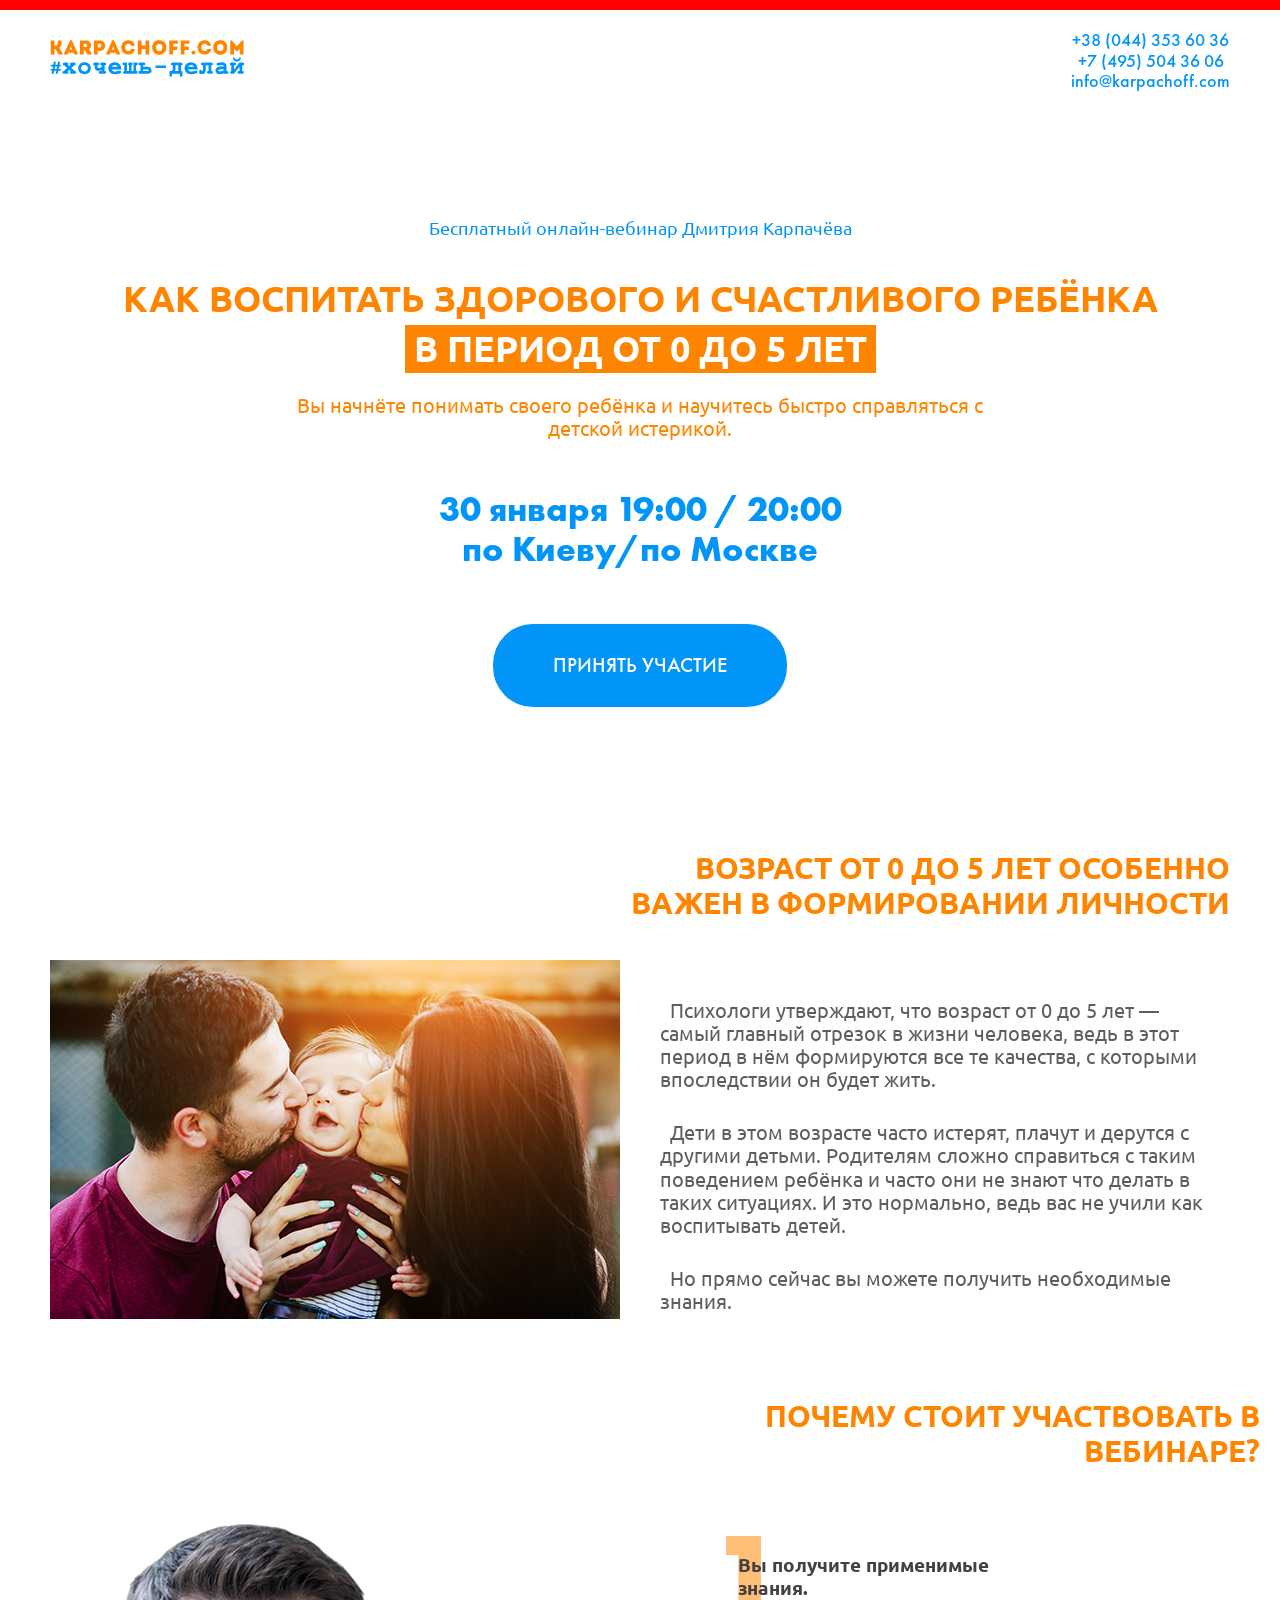
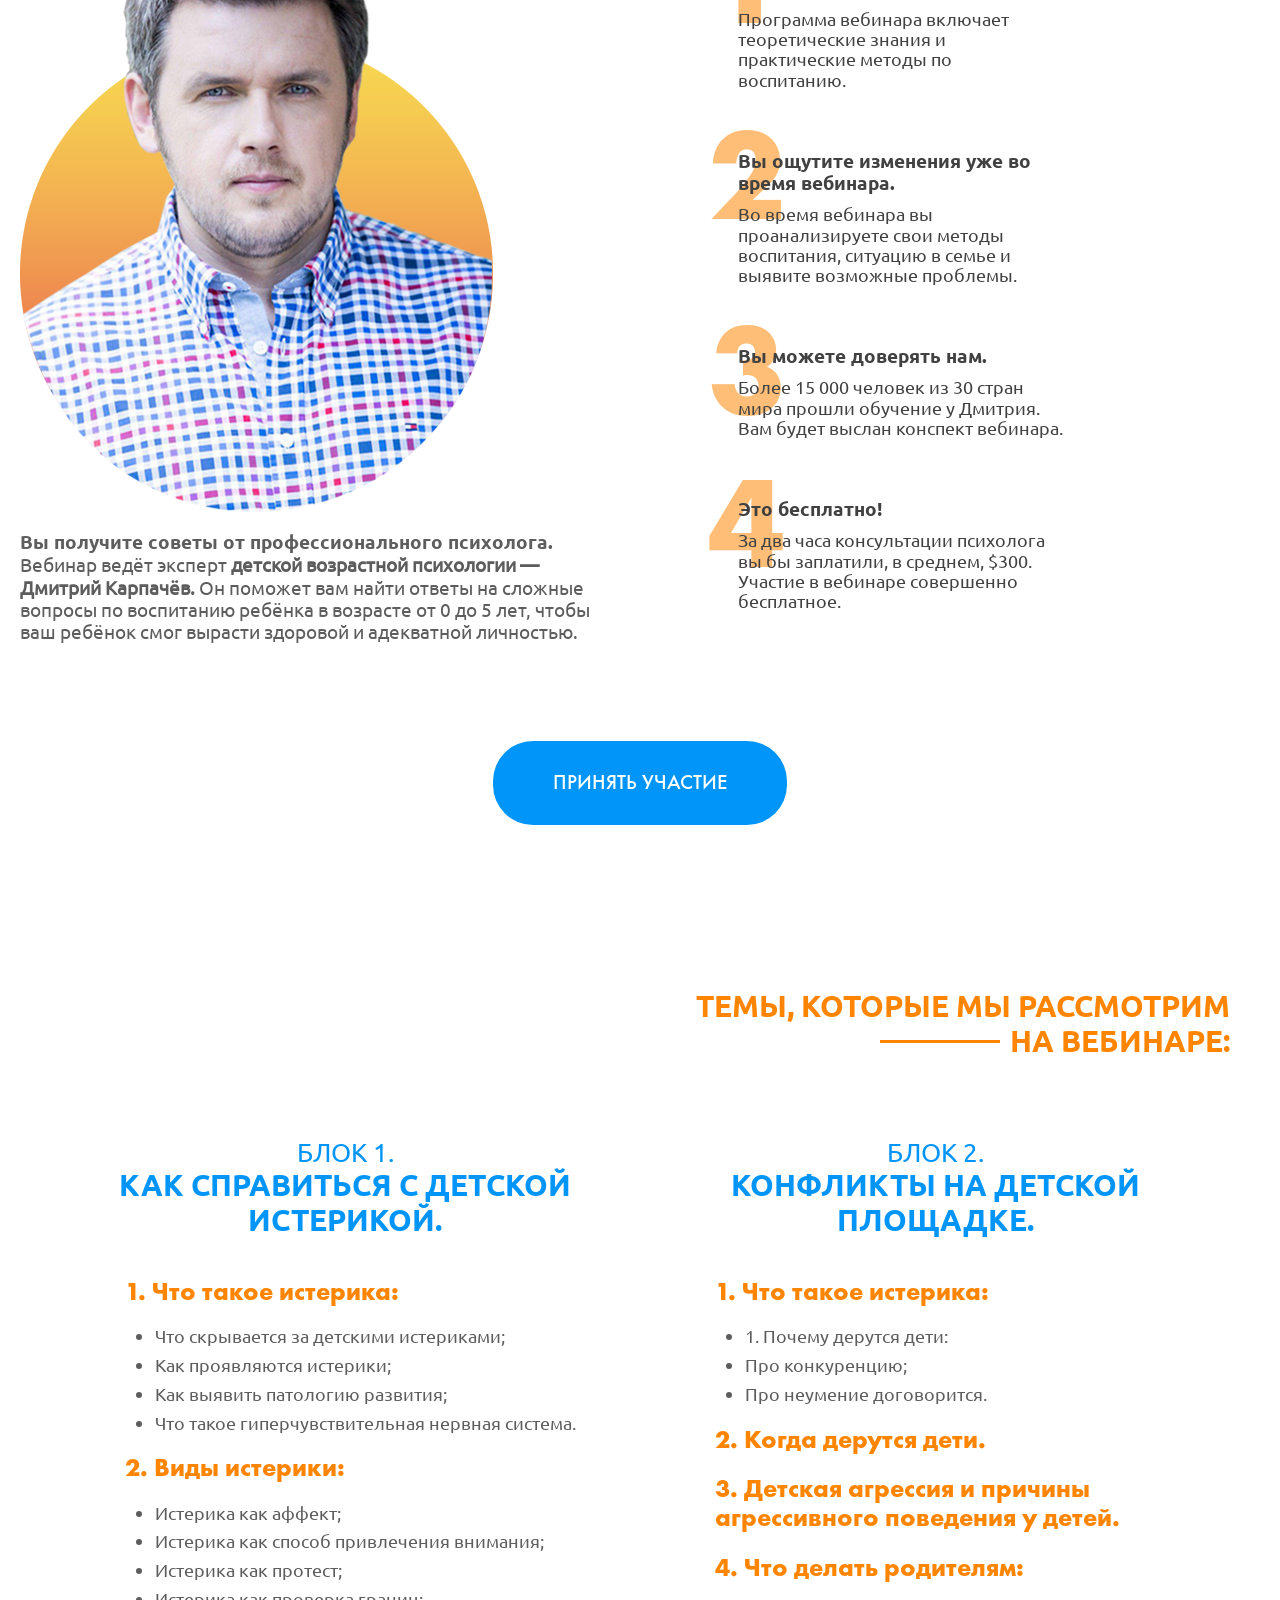
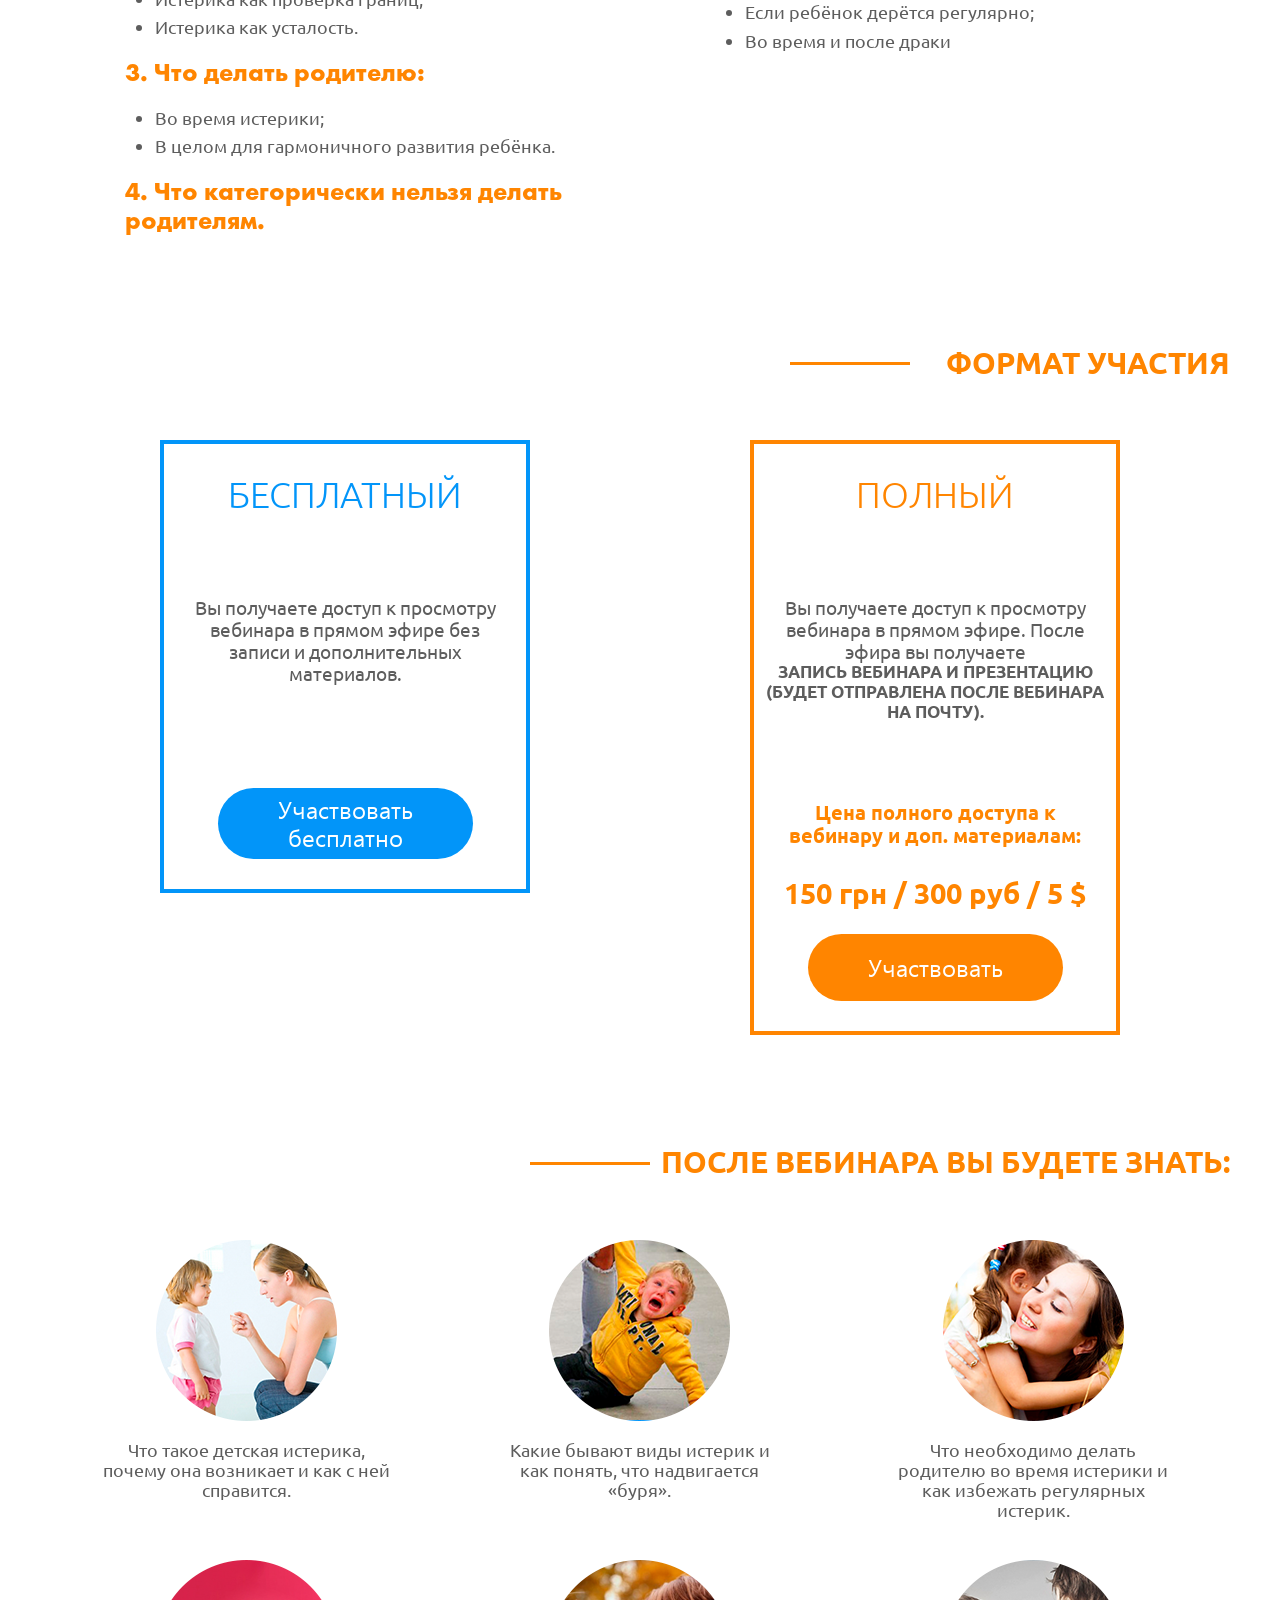
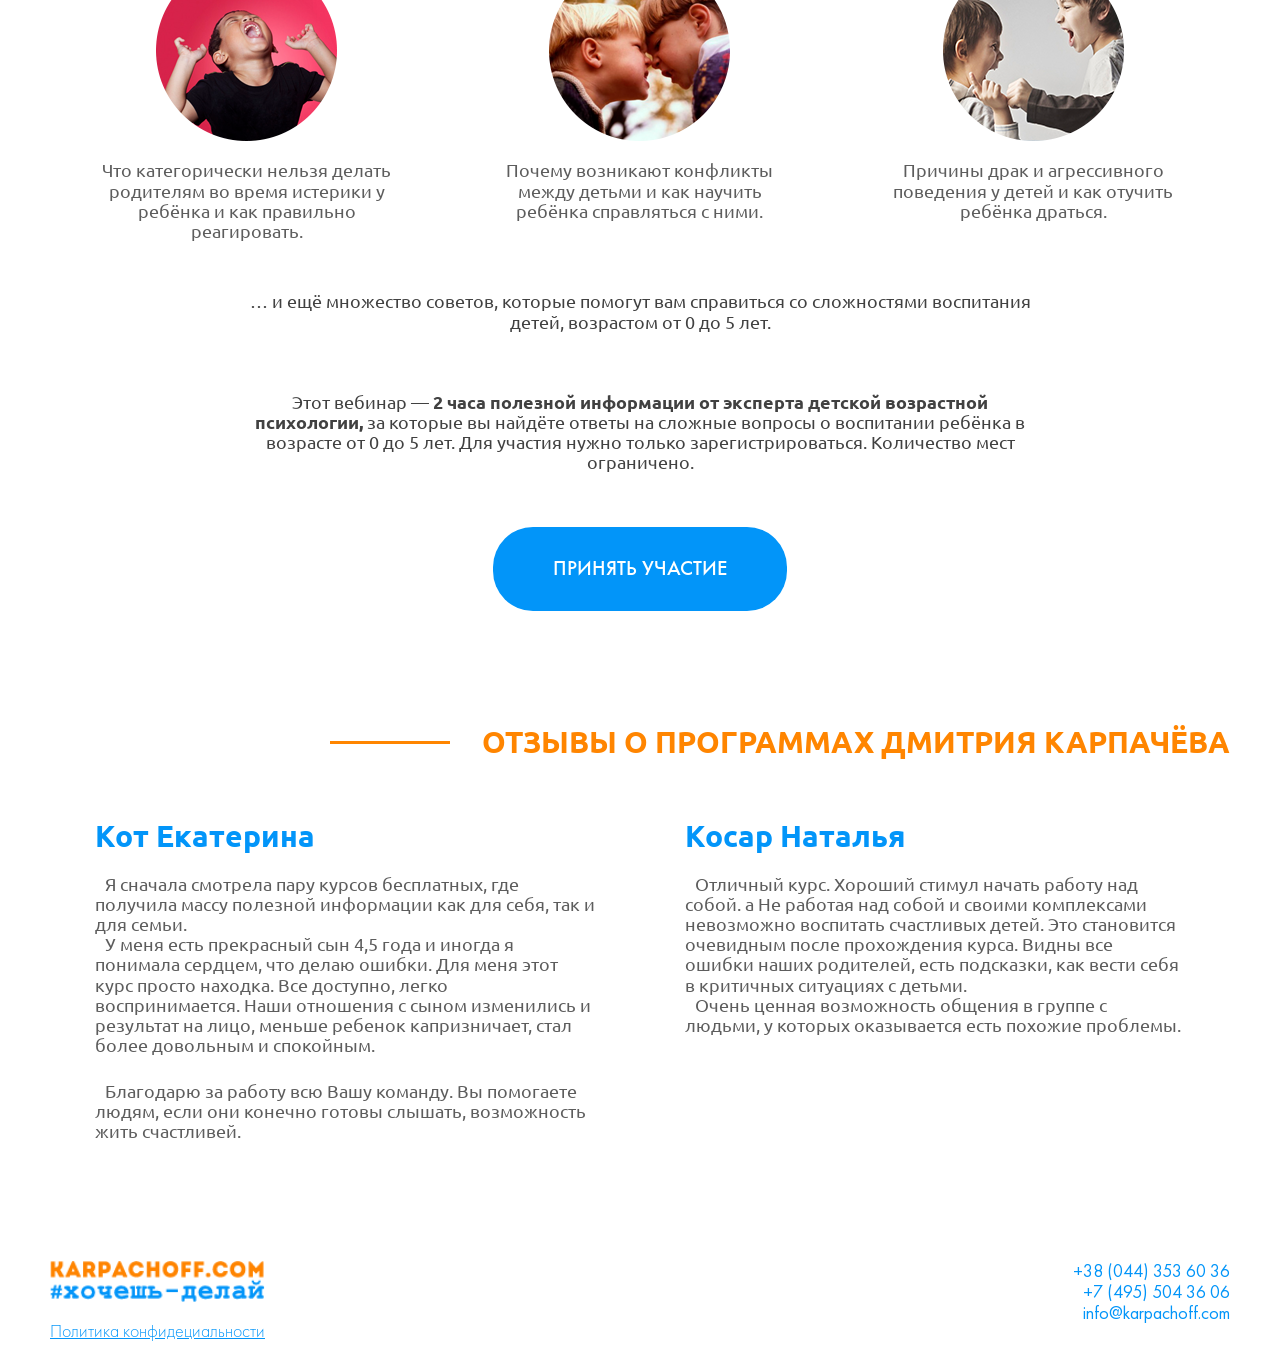
==== index.html @ 35d90c88 "1" ====
<!DOCTYPE html>
<html lang="ru">
<head>
  <meta charset="utf-8">

    <meta property="og:url"           content="http://karpachoff.com/happy_mom/index.html" />
  <meta property="og:type"          content="website" />
  <meta property="og:title"         content="Как воспитать здорового и счастливого ребёнка
          в период от 0 до 5 лет" />
  <meta property="og:description"   content="Бесплатный онлайн вебинар Дмитрия Карпачёва." />
  <meta property="og:image"         content="http://karpachoff.com/happy_mom/img.jpg" />

<!-- Google Tag Manager -->
<script>(function(w,d,s,l,i){w[l]=w[l]||[];w[l].push({'gtm.start':
new Date().getTime(),event:'gtm.js'});var f=d.getElementsByTagName(s)[0],
j=d.createElement(s),dl=l!='dataLayer'?'&l='+l:'';j.async=true;j.src=
'https://www.googletagmanager.com/gtm.js?id='+i+dl;f.parentNode.insertBefore(j,f);
})(window,document,'script','dataLayer','GTM-W56655B');</script>
<!-- End Google Tag Manager -->

  <meta http-equiv="X-UA-Compatible" content="IE=edge">
  <meta name="viewport" content="width=device-width, initial-scale=1">

  <title>Как воспитать счастливого и здорового ребёнка</title>
  <link rel="icon" type="image/png" href="http://karpachoff.com/wp-content/themes/karpachoff_unify/images/favicon16.png">
  <link href="css/normalize.css" rel="stylesheet">
  <link rel="stylesheet" href="fonts/font.css">
  <link rel="stylesheet" href="animate/animate.min.css">
  <link href="css/main.css" rel="stylesheet">

</head>
<body>

<!-- Google Tag Manager (noscript) -->
<noscript><iframe src="https://www.googletagmanager.com/ns.html?id=GTM-W56655B"
height="0" width="0" style="display:none;visibility:hidden"></iframe></noscript>
<!-- End Google Tag Manager (noscript) -->

<div class="line"></div>

<div class="shadow"></div>


<div class="popup">
      <div class="close">
        <span></span><span></span>
      </div>
      <div class="popup__text">
        <div class="popup__text__title">
          Регистрация на бесплатный вебинар Дмитрия Карпачёва
        </div>

      </div>
    <form action="http://delivery.karpachoff.com/add_subscriber.html" accept-charset="utf-8" method="post" class="popup__form">
        <input type="text" name="first_name" class="popup__input" placeholder="Имя" required>
        <input type="text" name="custom_zungphone" class="popup__input" placeholder="Телефон" required>
        <input type="email" name="email" class="popup__input" placeholder="Email" required>
        
 
         <input type="hidden" name="campaign_token" value="Vm" />
      
         <input type="hidden" name="thankyou_url" value="http://karpachoff.com/happy_mom/thank" />
      
         <input type="hidden" name="start_day" value="0" />
        
         <input type="hidden" name="forward_data" value="" />
        <button type="submit"  class="link popup__button">Зарегистрироваться</button>
    </form>
</div> 

<section class="popup__format">
  <div class="close__format">
    <span></span><span></span>
  </div>
  <div class="popup__format__title">
    Формат участия 
  </div>
  <div class="popup__format__content">
    <div class="popup__format__pack">
      <div class="popup__format__pack__title">
        Бесплатный
      </div>
      <div class="popup__format__pack__text">
        Вы получаете доступ к 
        просмотру вебинара в прямом 
        эфире без записи и дополнительных 
        материалов.
      </div>
      <a href="" class="link free">
        Участвовать  <br>
        бесплатно
      </a>
    </div>
    <div class="popup__format__pack">
      <div class="popup__format__pack__title">
        Полный
      </div>
      <div class="popup__format__pack__text">
        Вы получаете доступ к просмотру 
        вебинара в прямом эфире.
        После эфира вы получаете 
        <span>
           запись вебинара и презентацию 
        (будет отправлена после вебинара 
        на почту).
        </span>
      </div>
      <div class="popup__format__pack__price">
        <span>
          Цена полного доступа к вебинару 
          и доп. материалам:
        </span>
        <span>
          150 грн / 300 руб / 5 $
        </span>
      </div>
      <a href="./pay" class="link pay">
        Участвовать 
      </a>
    </div>
  </div>
</section>

<header id="header" class="header">
  <div class="header__wrap">  
    <div class="header__topline">
      <div class="header__logo">
        <img src="./img/logo.png" alt="">
      </div>
      <div class="header__contacts">
        <a href="tel:3-8044-353-60-36" class="header__phone">+38 (044) 353 60 36</a>
        <a href="tel:7-495-504-36-06" class="header__phone">+7 (495) 504 36 06</a>
        <a href="mailto:info@karpachoff.com" class="header__email">info@karpachoff.com</a>
      </div>
    </div>
    <div class="header__content">
      <div class="header__free_web">
        Бесплатный онлайн-вебинар Дмитрия Карпачёва
      </div>
      <div class="header__title">
        <span>
          Как воспитать здорового и счастливого ребёнка
        </span>
        <span>
          в период от 0 до 5 лет
        </span>
      </div>
      <div class="header__text">
        Вы начнёте понимать своего ребёнка и научитесь быстро справляться 
        с детской истерикой.
      </div>
      <div class="header__date">
       30 января  19:00 / 20:00 
       по Киеву/по Москве
      </div>
   </div>
   <a href="#format" class="link">
     Принять участие
   </a>
  </div>
</header>

<section class="for">
  <h3 class="for__title">
   Возраст от 0 до 5 лет особенно важен
   в формировании личности

  </h3>
  <div class="for__content">
    <img src="./img/for.png" alt="">
    <div class="for__text">
      <span>
       Психологи утверждают, что возраст от 0 до 5 лет — самый главный отрезок в жизни человека, ведь в этот период в нём формируются все те качества, с которыми впоследствии он будет жить. 
      </span>
      <span>
         Дети в этом возрасте часто истерят, плачут и дерутся с другими детьми. Родителям сложно справиться с таким поведением ребёнка и часто они не знают что делать в таких ситуациях. И это нормально, ведь вас не учили как воспитывать детей.
      </span>
      <span>
        Но прямо сейчас вы можете получить необходимые знания. 
      </span>
    </div>
  </div>
</section>

<section class="necessary">
    <h3 class="necessary__title">
     Почему стоит участвовать
     в вебинаре?
    </h3>
    <div class="necessary__wrap">
      <div class="necessary__content">
        <img src="./img/karpachoff.png" alt="">
        <div class="necessary__text">
          <span>
            Вы получите советы от профессионального психолога.
          </span>
          Вебинар ведёт эксперт <b>детской возрастной психологии — Дмитрий Карпачёв.</b> Он поможет вам найти ответы на сложные вопросы по воспитанию ребёнка в возрасте от 0 до 5 лет, чтобы ваш ребёнок смог вырасти здоровой и адекватной личностью.
        </div>
      </div>
      <ul class="necessary__list">
        <li class="necessary__item">
          <div class="">
           <span>Вы получите применимые знания.</span>
           Программа вебинара включает теоретические знания и практические методы по воспитанию. 
          </div>
        </li>
        <li class="necessary__item">
          <div class="">
           <span>Вы ощутите изменения уже во время вебинара. </span>
           Во время вебинара вы проанализируете свои методы воспитания, ситуацию в семье и выявите возможные проблемы. 
          </div>
        </li>
        <li class="necessary__item">
         <div class="">
          <span>Вы можете доверять нам. </span>
          Более 15 000 человек из 30 стран мира прошли обучение у Дмитрия.  
          Вам будет выслан конспект вебинара.  
         </div>
        </li>
        <li class="necessary__item">
          <div>
            <span>Это бесплатно!</span>
            За два часа консультации психолога вы бы заплатили, в среднем, $300. Участие в вебинаре совершенно бесплатное.
          </div>
        </li>
      </ul>
    </div>

    <a href="#format" class="link">
        ПРИНЯТЬ УЧАСТИЕ
    </a>
</section>

<section class="theme">
  <h3 class="theme__title">
    Темы, которые мы рассмотрим
    на вебинаре:
  </h3>
  <div class="theme__wrap">
    <div class="theme__content">
      <div class="theme__content__title">
        <span>Блок 1. </span>
        <span>
          Как справиться с детской 
          истерикой.
        </span>
      </div>
      <div class="theme__content__list">
        <div class="theme__content__list__title">
          1. Что такое истерика:
        </div>  
        <ul class="theme__inner__list">
          <li class="theme__inner__item">
            Что скрывается за детскими истериками;
          </li>
          <li class="theme__inner__item">
            Как проявляются истерики;
          </li>
          <li class="theme__inner__item">
            Как выявить патологию развития;
          </li>
          <li class="theme__inner__item">
            Что такое гиперчувствительная нервная система.
          </li>
        </ul>
        <div class="theme__content__list__title">
          2. Виды истерики: 
        </div>  
        <ul class="theme__inner__list">
          <li class="theme__inner__item">
            Истерика как аффект;
          </li>
          <li class="theme__inner__item">
            Истерика как способ привлечения внимания;
          </li>
          <li class="theme__inner__item">
            Истерика как протест;
          </li>
          <li class="theme__inner__item">
            Истерика как проверка границ;
          </li>
          <li class="theme__inner__item">
            Истерика как усталость.
          </li>
        </ul>
        <div class="theme__content__list__title">
          3. Что делать родителю:
        </div>  
        <ul class="theme__inner__list">
          <li class="theme__inner__item">
            Во время истерики; 
          </li>
          <li class="theme__inner__item">
            В целом для гармоничного развития ребёнка.
          </li>
        </ul>
        <div class="theme__content__list__title">
          4. Что категорически нельзя 
          делать родителям.
        </div> 
      </div>
    </div>
    <div class="theme__content">
      <div class="theme__content__title">
        <span>Блок 2.  </span>
        <span>
          Конфликты на детской 
          площадке.
        </span>
      </div>
      <div class="theme__content__list">
        <div class="theme__content__list__title">
          1. Что такое истерика:
        </div>  
        <ul class="theme__inner__list">
          <li class="theme__inner__item">
            1. Почему дерутся дети: 
          </li>
          <li class="theme__inner__item">
            Про конкуренцию;
          </li>
          <li class="theme__inner__item">
            Про неумение договорится.
          </li>
        </ul>
        <div class="theme__content__list__title">
          2. Когда дерутся дети.  
        </div>  
        <div class="theme__content__list__title">
          3. Детская агрессия и 
          причины агрессивного 
          поведения у детей.
        </div>  
        <div class="theme__content__list__title">
          4. Что делать родителям:
        </div>
        <ul class="theme__inner__list">
          <li class="theme__inner__item">
            Если ребёнок дерётся регулярно;
          </li>
          <li class="theme__inner__item">
            Во время и после драки
          </li>
        </ul> 
      </div>
    </div>
  </div>
</section>

<section class="format" id="format">
  <div class="format__title">
    Формат участия 
  </div>
  <div class="format__content">
    <div class="format__pack">
      <div class="format__pack__title">
        Бесплатный
      </div>
      <div class="format__pack__text">
        Вы получаете доступ к 
        просмотру вебинара в прямом 
        эфире без записи и дополнительных 
        материалов.
      </div>
      <a href="" class="link free">
        Участвовать  <br>
        бесплатно
      </a>
    </div>
    <div class="format__pack">
      <div class="format__pack__title">
        Полный
      </div>
      <div class="format__pack__text">
        Вы получаете доступ к просмотру 
        вебинара в прямом эфире.
        После эфира вы получаете 
        <span>
           запись вебинара и презентацию 
        (будет отправлена после вебинара 
        на почту).
        </span>
      </div>
      <div class="format__pack__price">
        <span>
          Цена полного доступа к вебинару 
          и доп. материалам:
        </span>
        <span>
          150 грн / 300 руб / 5 $
        </span>
      </div>
      <a href="./pay" class="link pay">
        Участвовать 
      </a>
    </div>
  </div>
</section>

<section class="after">
  <h3 class="after__title">
    После вебинара вы будете знать:
  </h3>
  <ul class="after__list">
    <li class="after__item">
      Что такое детская истерика, почему она возникает и как с ней справится.
    </li>
    <li class="after__item">
      Какие бывают виды истерик и как понять, что надвигается «буря».
    </li>
    <li class="after__item">
      Что необходимо делать родителю во время истерики и как избежать регулярных истерик.
    </li>
    <li class="after__item">
      Что категорически нельзя делать родителям во время истерики у ребёнка и как правильно реагировать.  
    </li>
    <li class="after__item">
      Почему возникают конфликты между детьми и как научить ребёнка справляться с ними.
    </li>
    <li class="after__item">
      Причины драк и агрессивного поведения у детей и как отучить ребёнка драться.
    </li>
  </ul>
  <div class="after__text">
    <span>
      … и ещё множество советов, которые помогут вам справиться со сложностями воспитания детей, возрастом от 0 до 5 лет.
    </span>
    <span>
      Этот вебинар — <b>2 часа полезной информации от эксперта детской возрастной психологии,</b> за которые вы найдёте ответы на сложные вопросы о воспитании ребёнка в возрасте от 0 до 5 лет.
      Для участия нужно только зарегистрироваться. 
      Количество мест ограничено.
    </span>
  </div>
  <a href="#format" class="link">
    ПРИНЯТЬ УЧАСТИЕ
  </a>
</section>

<section class="review">
  <h3 class="review__title">
    Отзывы о программах Дмитрия Карпачёва
  </h3>
  <div class="review__content">
    <div class="review__item">
      <div class="review__item__title">
        Кот Екатерина 
      </div>
      <div class="review__item__text">
        <span>
            Я сначала смотрела пару курсов бесплатных, где получила массу полезной информации как для себя, так и для семьи.
        </span>
        <span>
          У меня есть прекрасный сын 4,5 года и иногда я понимала сердцем, что делаю ошибки. Для меня этот курс просто находка. Все доступно, легко воспринимается. 
          Наши отношения с сыном изменились и результат на лицо, меньше ребенок капризничает, стал более довольным и спокойным. 
        </span> 
        <span>
          Благодарю за работу всю Вашу команду. Вы помогаете людям, если они конечно готовы слышать, возможность жить счастливей.
        </span>
      </div>
    </div>
    <div class="review__item">
      <div class="review__item__title">
        Косар Наталья
      </div>
      <div class="review__item__text">
        <span>
             Отличный курс. Хороший стимул начать работу над собой. a  Не работая над собой и своими комплексами невозможно воспитать счастливых детей. Это становится очевидным после прохождения курса. Видны все ошибки наших родителей, есть подсказки, как вести себя в критичных ситуациях с детьми. 
        </span>
        <span>
           Очень ценная возможность общения в группе с людьми, у которых оказывается есть похожие проблемы.
        </span> 
      </div>
    </div>
  </div>
</section>

<footer class="footer">
        <div class="footer__wrap">
            <div class="footer__logo">
              <img src="./img/logo.png" alt="">
              <a href="http://karpachoff.com/privacy-policy/" class="footer__privacy" target="_blank">Политика конфидециальности</a>
            </div>
            <div class="footer__contacts">
              <a href="tel:3-8044-353-60-36" class="footer__phone">+38 (044) 353 60 36</a>
              <a href="tel:7-495-504-36-06" class="footer__phone">+7 (495) 504 36 06</a>
              <a href="mailto:info@karpachoff.com" class="footer__email">info@karpachoff.com</a>
            </div>
        </div> 
</footer>


</script>
<script src="jquery/jquery-2.1.3.min.js"></script>
<script src="animate/animate-css.js"></script>
<script src="js/waypoints.min.js"></script>
<script src="js/jquery.visible.min.js"></script>
<script src="js/main.js"></script>
<script>
  (function(i,s,o,g,r,a,m){i['GoogleAnalyticsObject']=r;i[r]=i[r]||function(){
  (i[r].q=i[r].q||[]).push(arguments)},i[r].l=1*new Date();a=s.createElement(o),
  m=s.getElementsByTagName(o)[0];a.async=1;a.src=g;m.parentNode.insertBefore(a,m)
  })(window,document,'script','https://www.google-analytics.com/analytics.js','ga');

  ga('create', 'UA-100789804-1', 'auto');
  ga('send', 'pageview');

</script>
</body>
</html>
---- fonts/font.css ----
/*! Generated by Font Squirrel (https://www.fontsquirrel.com) on June 9, 2017 */

@font-face {
  font-family: 'Exo2R';
  src: url('Exo2-0-Regular.eot?#iefix') format('embedded-opentype'),  url('Exo2-0-Regular.otf')  format('opentype'),
         url('Exo2-0-Regular.woff') format('woff'), url('Exo2-0-Regular.ttf')  format('truetype'), url('Exo2-0-Regular.svg#Exo2.0-Regular') format('svg');
  font-weight: normal;
  font-style: normal;
}


@font-face {
  font-family: 'FuturaPT-Light';
  src: url('FuturaPT-Light.eot?#iefix') format('embedded-opentype'),  url('FuturaPT-Light.otf')  format('opentype'),
         url('FuturaPT-Light.woff') format('woff'), url('FuturaPT-Light.ttf')  format('truetype'), url('FuturaPT-Light.svg#FuturaPT-Light') format('svg');
  font-weight: normal;
  font-style: normal;
}


@font-face {
  font-family: 'FuturaPT-Bold';
  src: url('FuturaPT-Bold.eot?#iefix') format('embedded-opentype'),  url('FuturaPT-Bold.otf')  format('opentype'),
         url('FuturaPT-Bold.woff') format('woff'), url('FuturaPT-Bold.ttf')  format('truetype'), url('FuturaPT-Bold.svg#FuturaPT-Bold') format('svg');
  font-weight: normal;
  font-style: normal;
}


@font-face {
  font-family: 'FuturaPT-Medium';
  src: url('FuturaPT-Medium.eot?#iefix') format('embedded-opentype'),  url('FuturaPT-Medium.otf')  format('opentype'),
         url('FuturaPT-Medium.woff') format('woff'), url('FuturaPT-Medium.ttf')  format('truetype'), url('FuturaPT-Medium.svg#FuturaPT-Medium') format('svg');
  font-weight: normal;
  font-style: normal;
}


@font-face {
    font-family: 'Futura PT Book';
    src: url('FuturaPT-Book.eot');
    src: url('FuturaPT-Book.eot?#iefix') format('embedded-opentype'),
        url('FuturaPT-Book.woff2') format('woff2'),
        url('FuturaPT-Book.woff') format('woff'),
        url('FuturaPT-Book.ttf') format('truetype'),
        url('FuturaPT-Book.svg#FuturaPT-Book') format('svg');
    font-weight: normal;
    font-style: normal;
}

@font-face {
    font-family: 'OpenSans-Semibold';
    src: url('OpenSans-Semibold.woff') format('woff'),
         url('OpenSans-Semibold.eot') format('eot'),
         url('OpenSans-Semibold.svg') format('svg'),
         url('OpenSans-Semibold.ttf') format('ttf');
    font-weight: normal;
    font-style: normal;

}

@font-face {
    font-family: 'OpenSans';
    src: url('OpenSans.woff') format('woff'),
         url('OpenSans.eot') format('eot'),
         url('OpenSans.svg') format('svg'),
         url('OpenSans.ttf') format('ttf');
    font-weight: normal;
    font-style: normal;

}



@font-face {
    font-family: 'OpenSans-Bold';
    src: url('OpenSans-Bold.woff') format('woff'),
         url('OpenSans-Bold.eot') format('eot'),
         url('OpenSans-Bold.svg') format('svg'),
         url('OpenSans-Bold.ttf') format('ttf');
    font-weight: normal;
    font-style: normal;

}


@font-face {
    font-family: 'SegoeUIRegular';
    src: url('SegoeUIRegular.woff') format('woff'),
         url('SegoeUIRegular.eot') format('eot'),
         url('SegoeUIRegular.ttf') format('ttf');
    font-weight: normal;
    font-style: normal;

}

@font-face {
    font-family: 'SegoeUI-Bold';
    src: url('SegoeUI-Bold.woff') format('woff'),
         url('SegoeUI-Bold.eot') format('eot'),
         url('SegoeUI-Bold.ttf') format('ttf');
    font-weight: normal;
    font-style: normal;
}

@font-face {
    font-family: 'SegoeUI-Light';
    src: url('SegoeUI-Light.woff') format('woff'),
         url('SegoeUI-Light.eot') format('eot'),
         url('SegoeUI-Light.ttf') format('ttf');
    font-weight: normal;
    font-style: normal;

}

@font-face {
    font-family: 'SegoeUI-Semibold';
    src: url('SegoeUI-Semibold.woff') format('woff'),
         url('SegoeUI-Semibold.eot') format('eot'),
         url('SegoeUI-Semibold.ttf') format('ttf');
    font-weight: normal;
    font-style: normal;

}


@font-face {
    font-family: 'Ubuntu';
    src: url('Ubuntu.woff') format('woff'),
         url('Ubuntu.eot') format('eot'),
         url('Ubuntu.svg') format('svg'),
         url('Ubuntu.ttf') format('ttf');
    font-weight: normal;
    font-style: normal;

}


@font-face {
    font-family: 'Ubuntu';
    src: url('Ubuntu.woff') format('woff'),
         url('Ubuntu.eot') format('eot'),
         url('Ubuntu.svg') format('svg'),
         url('Ubuntu.ttf') format('ttf');
    font-weight: normal;
    font-style: normal;

}


@font-face {
    font-family: 'Ubuntu-Light';
    src: url('Ubuntu-Light.woff') format('woff'),
         url('Ubuntu-Light.eot') format('eot'),
         url('Ubuntu-Light.svg') format('svg'),
         url('Ubuntu-Light.ttf') format('ttf');
    font-weight: normal;
    font-style: normal;

}


@font-face {
    font-family: 'Ubuntu-Bold';
    src: url('Ubuntu-Bold.woff') format('woff'),
         url('Ubuntu-Bold.eot') format('eot'),
         url('Ubuntu-Bold.svg') format('svg'),
         url('Ubuntu-Bold.ttf') format('ttf');
    font-weight: normal;
    font-style: normal;

}
---- css/main.css ----
@keyframes mymove{0%{transform:translate(0,0)}50%{transform:translate(30px,0)}100%{transform:translate(0,0)}}*{box-sizing:border-box}body,html{font-size:16px;position:relative;background-position:center;color:#5d5d5d}.link{outline:0;text-decoration:none;text-transform:uppercase;color:#fff;padding:30px 60px;font-family:FuturaPT-Medium;font-size:1.3em;display:inline-block;border-radius:40px;margin:24px auto;transition:all 1.2s;background:#0295f9}.link:hover{transform:scale(1.1)}.shadow{display:none;z-index:10;position:fixed;width:100%;height:100%;background-color:rgba(0,0,0,.7)}.error{transition:all .8s;border:2px solid red!important}.right{transition:all .8s;border:2px solid green!important}.line{position:fixed;width:100%;height:10px;background-color:red;z-index:10;top:0;left:0}.popup{z-index:20;display:none;max-width:600px;margin:auto;position:fixed;left:calc(50% - 300px);top:50px;background-color:#e8e8e8;box-shadow:0 0 50px 5px #000;border-radius:30px}.popup .close{position:absolute;right:10px;top:10px;width:53px;height:51px;border-radius:50%;background-color:#0295f9;box-shadow:0 0 15px 0 #000;cursor:pointer;overflow:hidden}.popup .close span{position:absolute;width:80%;left:5px;height:2px;background-color:#fff;transform:rotate(45deg);top:25px;transition:all 1.6s}.popup .close span:nth-child(2){transform:rotate(-45deg)}.popup .close:hover span{transform:rotate(-405deg)}.popup .close:hover span:nth-child(2){transform:rotate(405deg)}.popup__text{margin-top:40px;font-family:SegoeUIRegular;padding:25px;font-size:1.5em;text-align:center}.popup__text__title{text-transform:uppercase;margin-bottom:6px;font-family:FuturaPT-Bold}.popup__form{margin:10px 0 20px;padding:0 20px;text-align:center}.popup__form input::-webkit-input-placeholder{color:#0295f9}.popup__form input:-moz-placeholder{color:#0295f9}.popup__input{display:inline-block;font-family:Ubuntu;font-size:1.5em;padding:30px 40px;border-radius:10px;margin-right:5px;margin-left:5px;margin-bottom:10px;border:none;max-width:320px;outline:0;background-color:#d2d1d1}.popup__input:nth-child(3){margin-right:0}.popup__button{margin-top:5px;border:none}.popup__format{outline:0;overflow:hidden;text-align:center;position:fixed;max-width:768px;top:50px;left:calc(50% - 384px);z-index:10;background-color:#d2d1d1;border-radius:10px;box-shadow:0 0 30px 2px rgba(0,0,0,.75);display:none}.popup__format .close__format{position:absolute;right:20px;top:20px;width:53px;height:51px;border-radius:50%;background-color:#0295f9;box-shadow:0 0 15px 0 #000;cursor:pointer;overflow:hidden;z-index:20}.popup__format .close__format span{position:absolute;width:80%;left:5px;height:2px;background-color:#fff;transform:rotate(45deg);top:25px;transition:all 1.6s}.popup__format .close__format span:nth-child(2){transform:rotate(-45deg)}.popup__format .close__format:hover span{transform:rotate(-405deg)}.popup__format .close__format:hover span:nth-child(2){transform:rotate(405deg)}.popup__format__title{color:#ff8500;text-transform:uppercase;font-weight:400;font-family:Ubuntu-Bold;font-size:1.875em;margin:30px 0 40px;font-weight:400;position:relative}.popup__format__content{display:flex;justify-content:space-around;align-items:flex-start}.popup__format__pack{max-width:370px;margin:20px;border:4px solid #0295f9;padding:30px 15px}.popup__format__pack__title{font-family:Ubuntu-Light;font-size:2.25em;text-transform:uppercase;color:#0295f9;margin-bottom:80px}.popup__format__pack__text{font-family:Ubuntu;font-size:1.2em;margin:80px 0}.popup__format__pack__text span{display:block;text-transform:uppercase;font-family:Ubuntu-Bold;margin:0 -5px;font-size:.9em}.popup__format__pack__price{font-family:Ubuntu-Bold;font-size:1.23em;color:#ff8500}.popup__format__pack__price span{margin-top:30px;display:block}.popup__format__pack__price span:nth-child(2){font-size:1.45em}.popup__format__pack .link{text-transform:none;font-family:SegoeUIRegular;font-size:1.5em;padding:8px 60px;margin-bottom:0}.popup__format__pack:nth-child(2){border:4px solid #ff8500}.popup__format__pack:nth-child(2) .popup__format__pack__title{color:#ff8500}.popup__format__pack:nth-child(2) .link{background-color:#ff8500;padding:20px 60px}.header{outline:0;text-align:center;position:relative;color:#ff8500}.header__wrap{max-width:1220px;margin:0 auto;padding:30px 20px;position:relative}.header__topline{margin-bottom:0;display:flex;justify-content:space-between;align-items:center}.header__logo{max-width:235px}.header__logo img{width:100%}.header__email,.header__phone{color:#0295f9;text-decoration:none;display:block;font-size:1.125em;font-family:FuturaPT-Medium;text-align:center}.header__free_web{color:#0295f9;margin-top:10%;font-family:Ubuntu;font-size:1.1em;display:inline-block;padding:8px;position:relative}.header__title{margin-top:2em;font-family:Ubuntu-Bold;text-transform:uppercase;font-size:1em}.header__title span{display:block}.header__title span:nth-child(1){font-size:2.25em}.header__title span:nth-child(2){margin-top:5px;display:inline-block;color:#fff;font-size:2.28em;background-color:#ff8500;padding:3px 9px}.header__date{max-width:450px;margin:50px auto 30px;font-family:FuturaPT-Bold;font-size:2.2em;color:#0295f9}.header__date span{display:inline-block}.header__text{font-family:Ubuntu;font-size:1.25em;max-width:700px;margin:20px auto}.header__time{font-family:FuturaPT-Light;font-size:1.4em}.header__form{position:relative;margin:45px auto 0;outline:0;max-width:1080px}.header__form input::-webkit-input-placeholder{color:#4b4c4b}.header__form input:-moz-placeholder{color:#4b4c4b}.header__input{border-radius:40px;display:inline-block;border:2px solid #0295f9;text-transform:uppercase;font-family:Ubuntu;font-size:1.5em;color:#4b4c4b;outline:0;padding:25px 30px;margin-right:20px;margin-left:20px;margin-bottom:30px;width:303px;background:#fff}.header__button{display:block;border:none}.for{text-align:center;padding:60px calc(50% - 590px) 0}.for__title{color:#ff8500;text-align:right;text-transform:uppercase;font-weight:400;font-family:Ubuntu-Bold;font-size:1.875em;max-width:620px;margin:30px 0 40px auto;font-weight:400}.for__content{display:flex;align-items:center}.for__text{text-align:left;margin-left:40px;font-family:Ubuntu;font-size:1.26em;max-width:550px}.for__text span{display:block;margin-top:30px;text-indent:10px}.for__text b{color:#fdc722}.necessary{position:relative;z-index:2;overflow:hidden;text-align:center;padding:60px calc(50% - 650px) 0}.necessary__title{color:#ff8500;text-align:right;text-transform:uppercase;font-weight:400;font-family:Ubuntu-Bold;font-size:1.875em;max-width:620px;margin:30px 0 40px auto;font-weight:400}.necessary__wrap{display:flex;text-align:left;align-items:center;margin-bottom:60px}.necessary__list{margin-left:-60px;min-width:58%;padding:0;list-style-type:none;display:flex;flex-wrap:wrap;justify-content:space-around;position:relative;text-align:left;color:#414141}.necessary__item{max-width:325px;margin:30px 20px;font-family:Ubuntu;font-size:1.1em;background-repeat:no-repeat;background-position:center 0;position:relative}.necessary__item span{font-family:Ubuntu-Bold;display:block;margin-bottom:10px;font-size:1.1em}.necessary__item div{position:relative}.necessary__item::before{content:'1';position:absolute;font-family:FuturaPT-Bold;font-size:130px;color:#ff8500;opacity:.53;top:-50px;left:-30px}.necessary__item:nth-child(2)::before{content:'2'}.necessary__item:nth-child(3)::before{content:'3'}.necessary__item:nth-child(4)::before{content:'4'}.necessary__text{font-size:1.2em;margin-top:15px;font-family:Ubuntu}.necessary__text span{font-family:Ubuntu-Bold;display:block}.theme{overflow:hidden;text-align:center;padding:60px calc(50% - 590px) 0}.theme__title{color:#ff8500;text-align:right;text-transform:uppercase;font-weight:400;font-family:Ubuntu-Bold;font-size:1.875em;max-width:580px;margin:30px 0 40px auto;font-weight:400;position:relative}.theme__title::before{content:'';position:absolute;width:120px;height:3px;background-color:#ff8500;bottom:15px;right:230px}.theme__wrap{display:flex;justify-content:space-around}.theme__content{max-width:480px;margin:0 10px}.theme__content__title{font-family:Ubuntu;color:#0295f9;margin:40px 0}.theme__content__title span{text-transform:uppercase;display:block}.theme__content__title span:nth-child(1){font-size:1.625em}.theme__content__title span:nth-child(2){font-family:Ubuntu-Bold;font-size:1.875em}.theme__content__list__title{font-family:FuturaPT-Bold;font-size:1.6em;color:#ff8500;text-align:left;margin:20px 0;margin-left:20px}.theme__inner__list{padding-left:50px;text-align:left;font-family:Ubuntu;font-size:1.125em}.theme__inner__item{margin:8px 0}.format{outline:0;overflow:hidden;text-align:center;padding:60px calc(50% - 590px) 0}.format__title{color:#ff8500;text-align:right;text-transform:uppercase;font-weight:400;font-family:Ubuntu-Bold;font-size:1.875em;max-width:580px;margin:30px 0 40px auto;font-weight:400;position:relative}.format__title::before{content:'';position:absolute;width:120px;height:3px;background-color:#ff8500;bottom:15px;right:320px}.format__content{display:flex;justify-content:space-around;align-items:flex-start}.format__pack{max-width:370px;margin:20px;border:4px solid #0295f9;padding:30px 15px}.format__pack__title{font-family:Ubuntu-Light;font-size:2.25em;text-transform:uppercase;color:#0295f9;margin-bottom:80px}.format__pack__text{font-family:Ubuntu;font-size:1.2em;margin:80px 0}.format__pack__text span{display:block;text-transform:uppercase;font-family:Ubuntu-Bold;margin:0 -5px;font-size:.9em}.format__pack__price{font-family:Ubuntu-Bold;font-size:1.23em;color:#ff8500}.format__pack__price span{margin-top:30px;display:block}.format__pack__price span:nth-child(2){font-size:1.45em}.format__pack .link{text-transform:none;font-family:SegoeUIRegular;font-size:1.5em;padding:8px 60px;margin-bottom:0}.format__pack:nth-child(2){border:4px solid #ff8500}.format__pack:nth-child(2) .format__pack__title{color:#ff8500}.format__pack:nth-child(2) .link{background-color:#ff8500;padding:20px 60px}.after{overflow:hidden;text-align:center;padding:60px calc(50% - 590px) 0}.after__title{color:#ff8500;text-align:right;text-transform:uppercase;font-weight:400;font-family:Ubuntu-Bold;font-size:1.875em;max-width:580px;margin:30px 0 40px auto;font-weight:400;position:relative}.after__title::before{content:'';position:absolute;width:120px;height:3px;background-color:#ff8500;bottom:15px;right:580px}.after__list{display:flex;justify-content:space-around;flex-wrap:wrap;list-style-type:none;padding:0}.after__item{font-family:Ubuntu;font-size:1.1em;background-image:url(../img/after_i1.png);background-repeat:no-repeat;background-position:center 0;padding-top:200px;max-width:290px;margin:20px 10px}.after__item:nth-child(2){background-image:url(../img/after_i2.png)}.after__item:nth-child(3){background-image:url(../img/after_i3.png)}.after__item:nth-child(4){background-image:url(../img/after_i4.png)}.after__item:nth-child(5){background-image:url(../img/after_i5.png)}.after__item:nth-child(6){background-image:url(../img/after_i6.png)}.after__text{max-width:800px;margin:30px auto;font-family:Ubuntu;font-size:1.1em;color:#414141}.after__text span{display:block}.after__text span:nth-child(1){margin-bottom:60px}.after__text span b{font-family:Ubuntu-Bold}.review{overflow:hidden;text-align:center;padding:60px calc(50% - 590px) 0}.review__title{color:#ff8500;text-align:right;text-transform:uppercase;font-weight:400;font-family:Ubuntu-Bold;font-size:1.875em;max-width:780px;margin:30px 0 40px auto;font-weight:400;position:relative}.review__title::before{content:'';position:absolute;width:120px;height:3px;background-color:#ff8500;bottom:15px;right:780px}.review__content{display:flex;justify-content:space-around;flex-wrap:wrap}.review__item{max-width:500px;text-align:left;margin:20px 15px}.review__item__title{font-family:Ubuntu-Bold;font-size:1.875em;color:#0295f9;margin-bottom:20px}.review__item__text{text-indent:10px;font-family:Ubuntu;font-size:1.1em}.review__item__text span{display:block}.review__item__text span:nth-child(3){margin-top:25px}.footer__wrap{max-width:1220px;margin:0 auto;padding:100px 20px 20px;display:flex;justify-content:space-between}.footer__logo{max-width:285px}.footer__logo img{width:100%}.footer__email,.footer__phone{text-decoration:none;display:block;font-size:1.125em;font-family:"Futura PT Book";text-align:right;color:#0295f9}.footer__privacy{font-family:FuturaPT-Light;font-size:1.125em;margin-top:15px;display:block;color:#0295f9}.modal{position:fixed;top:0;right:0;bottom:0;left:0;z-index:1050;display:none;outline:0;text-align:justify;background-color:#eee;max-width:1000px;margin:auto;font-family:SegoeUI-Semibold;padding:20px;overflow:scroll;font-size:1.5em}@media only screen and (max-width:1330px){.necessary{padding:50px 20px}}@media only screen and (max-width:1200px){.for,.necessary{padding:20px}.after{padding:0 20px}.format,.review,.theme{padding:0 20px}}@media only screen and (max-width:992px){.for__content{flex-direction:column}.for__content img{max-width:550px;width:100%}.for__text{margin-left:0}.necessary__wrap{flex-direction:column}.necessary__content{text-align:center}.necessary__content img{max-width:500px;width:80%}.necessary__list{margin-left:0}.format__content{flex-wrap:wrap}.after__title::before{display:none}.review__title::before{display:none}}@media only screen and (max-width:768px){.header__date{font-size:2em}.theme__title::before{display:none}.theme__wrap{flex-direction:column;align-items:center}}@media only screen and (max-width:600px){.popup{max-width:96%;left:2%;max-height:100%;overflow-y:scroll}.header{overflow:hidden}.header__topline{flex-direction:column;align-items:center}.header__contacts{position:relative;font-size:1.2em;padding:10px}.header__logo{margin-bottom:40px}.header__input{margin:20px 0;width:90%}}@media only screen and (max-width:480px){.header__title{font-size:.75em}.link{padding:20px}.footer__wrap{flex-direction:column;align-items:center}.footer__logo{margin-bottom:40px}}@media only screen and (max-width:380px){.popup{top:0}.popup__input{max-width:95%}.popup__button{padding:25px}}
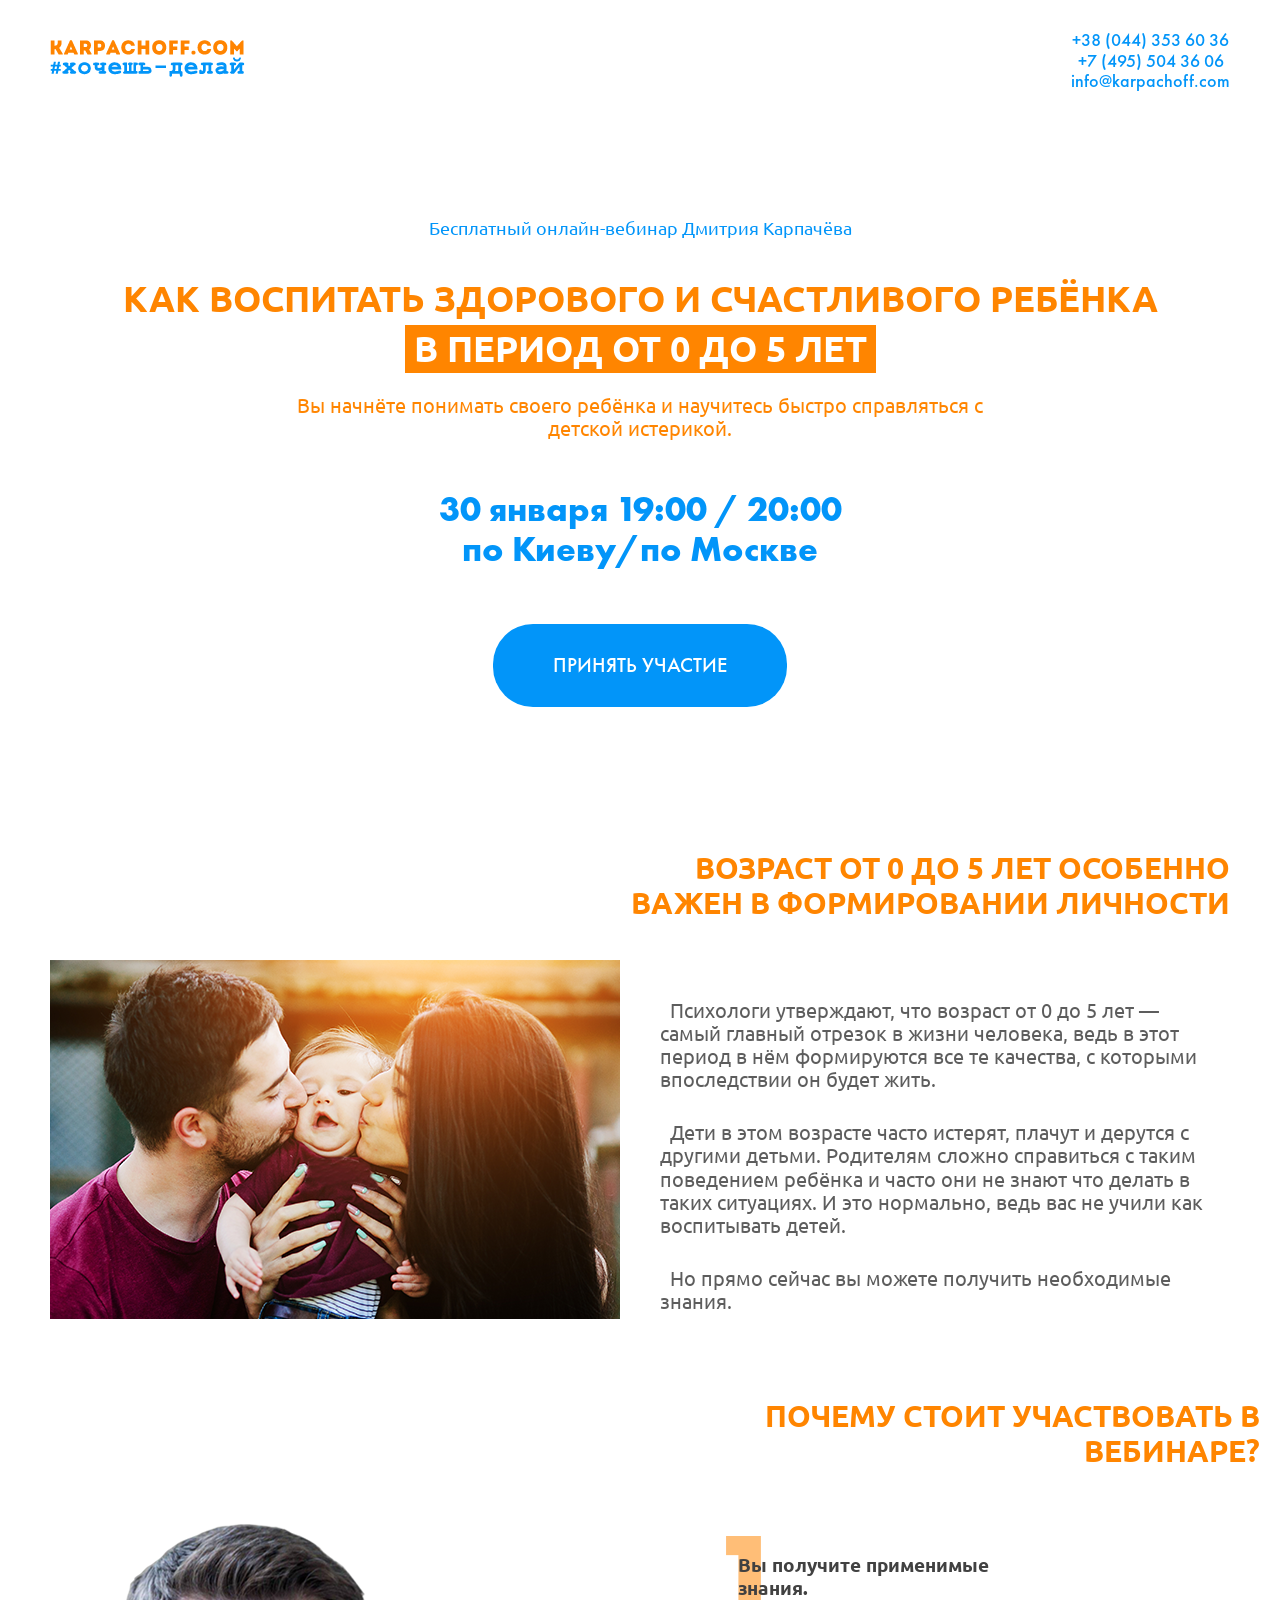
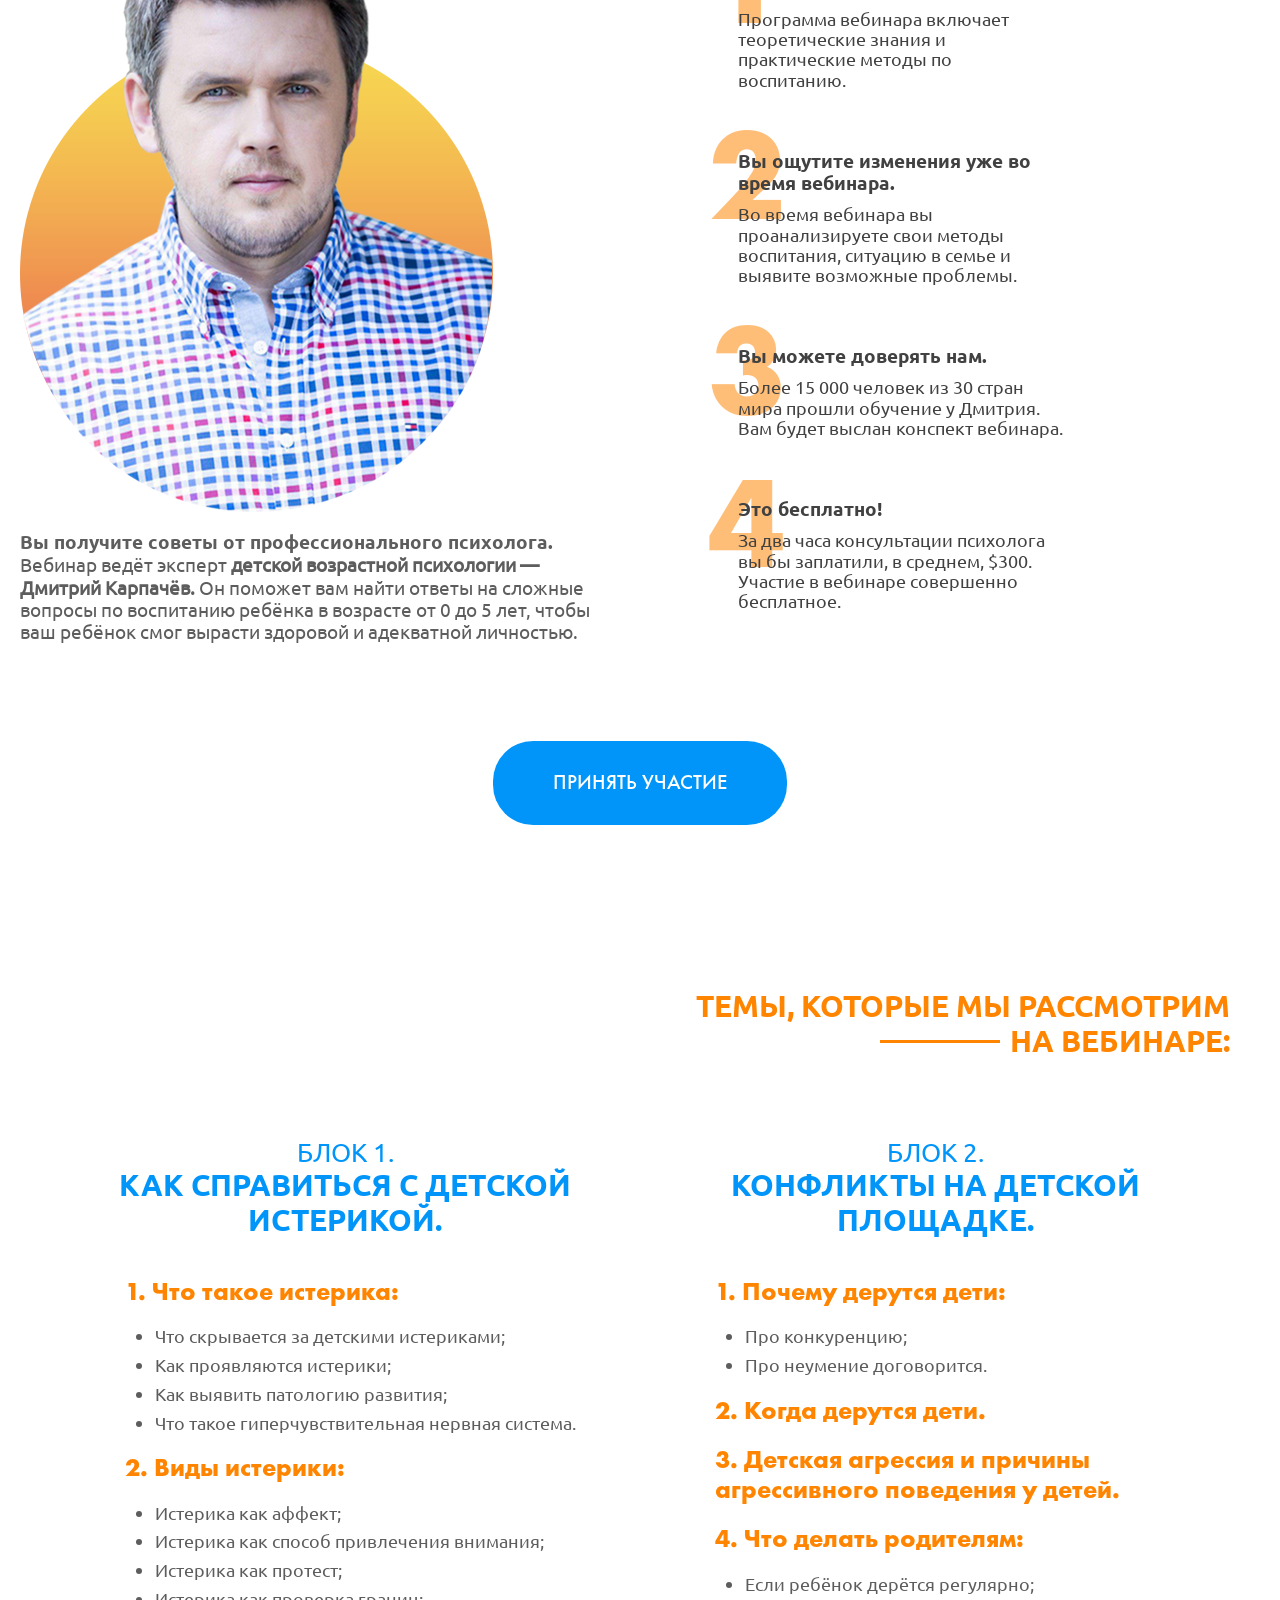
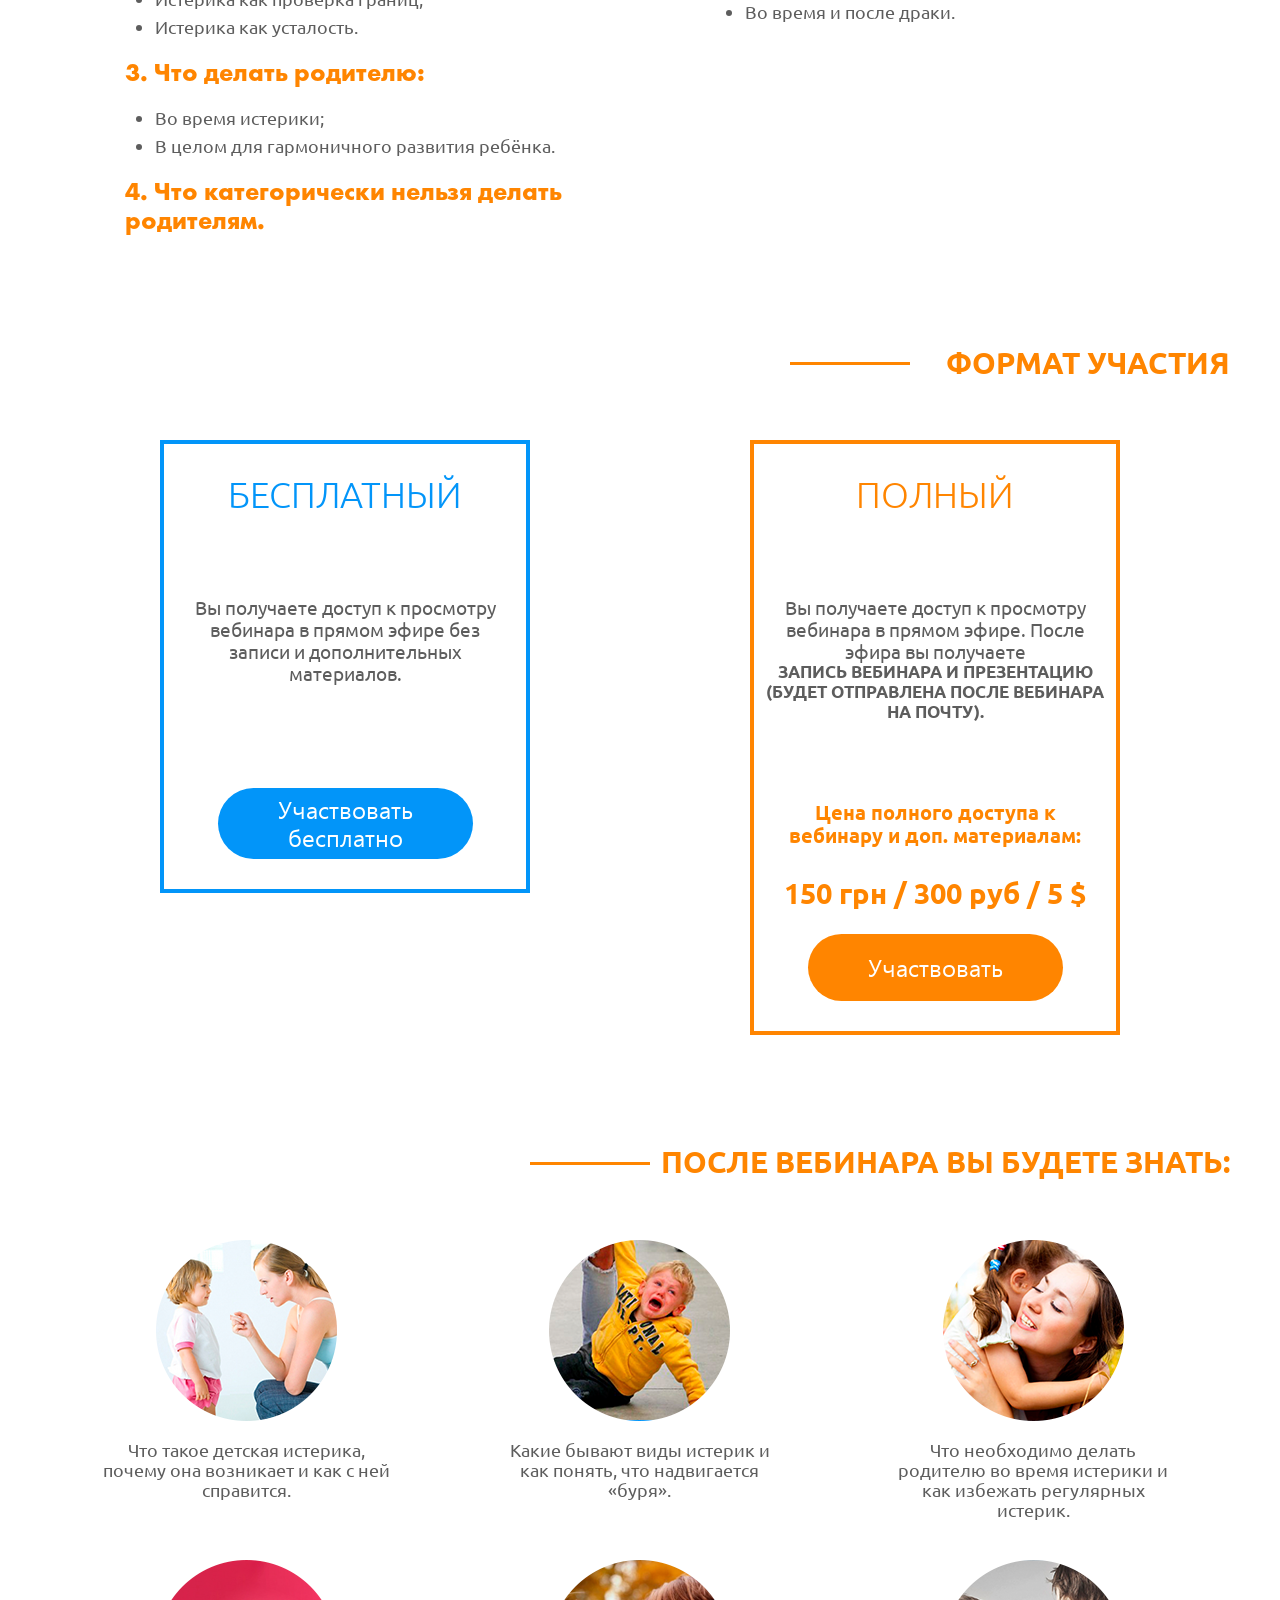
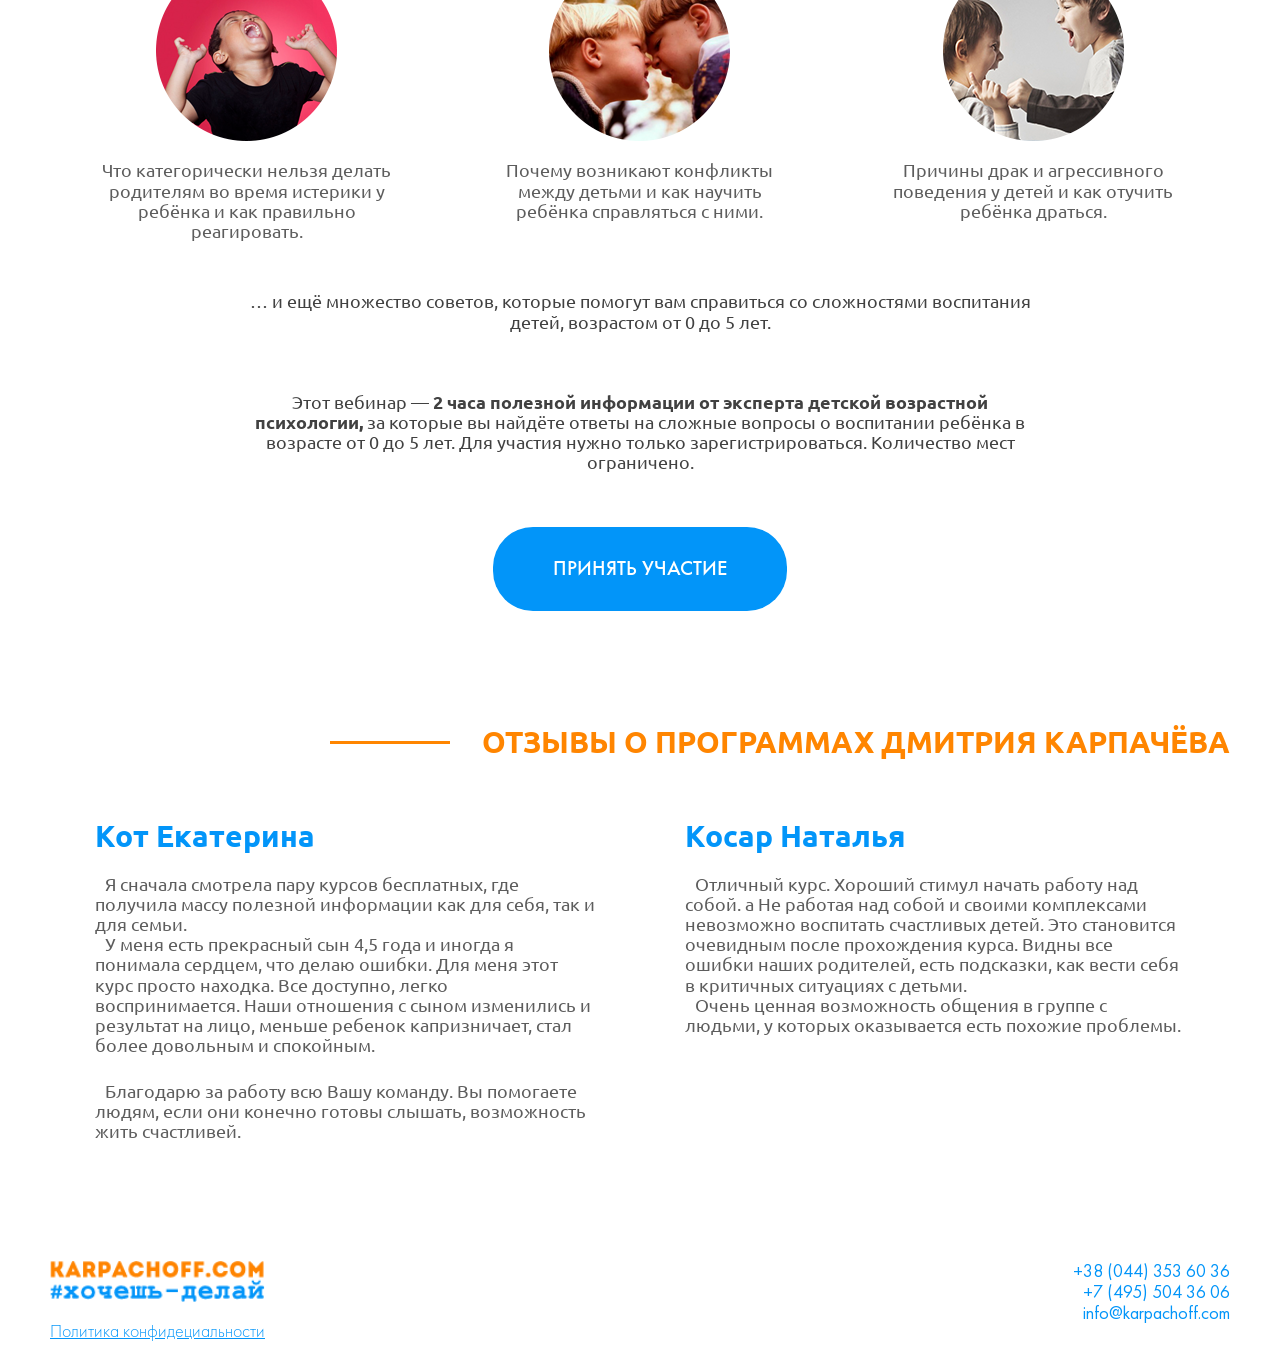
==== commit 06082a30: "2" ====
--- a/index.html
+++ b/index.html
@@ -36,7 +36,6 @@
 height="0" width="0" style="display:none;visibility:hidden"></iframe></noscript>
 <!-- End Google Tag Manager (noscript) -->
 
-<div class="line"></div>
 
 <div class="shadow"></div>
 
@@ -310,12 +309,9 @@
       </div>
       <div class="theme__content__list">
         <div class="theme__content__list__title">
-          1. Что такое истерика:
+          1. Почему дерутся дети: 
         </div>  
         <ul class="theme__inner__list">
-          <li class="theme__inner__item">
-            1. Почему дерутся дети: 
-          </li>
           <li class="theme__inner__item">
             Про конкуренцию;
           </li>
@@ -339,7 +335,7 @@
             Если ребёнок дерётся регулярно;
           </li>
           <li class="theme__inner__item">
-            Во время и после драки
+            Во время и после драки.
           </li>
         </ul> 
       </div>
--- a/css/main.css
+++ b/css/main.css
@@ -1 +1 @@
-@keyframes mymove{0%{transform:translate(0,0)}50%{transform:translate(30px,0)}100%{transform:translate(0,0)}}*{box-sizing:border-box}body,html{font-size:16px;position:relative;background-position:center;color:#5d5d5d}.link{outline:0;text-decoration:none;text-transform:uppercase;color:#fff;padding:30px 60px;font-family:FuturaPT-Medium;font-size:1.3em;display:inline-block;border-radius:40px;margin:24px auto;transition:all 1.2s;background:#0295f9}.link:hover{transform:scale(1.1)}.shadow{display:none;z-index:10;position:fixed;width:100%;height:100%;background-color:rgba(0,0,0,.7)}.error{transition:all .8s;border:2px solid red!important}.right{transition:all .8s;border:2px solid green!important}.line{position:fixed;width:100%;height:10px;background-color:red;z-index:10;top:0;left:0}.popup{z-index:20;display:none;max-width:600px;margin:auto;position:fixed;left:calc(50% - 300px);top:50px;background-color:#e8e8e8;box-shadow:0 0 50px 5px #000;border-radius:30px}.popup .close{position:absolute;right:10px;top:10px;width:53px;height:51px;border-radius:50%;background-color:#0295f9;box-shadow:0 0 15px 0 #000;cursor:pointer;overflow:hidden}.popup .close span{position:absolute;width:80%;left:5px;height:2px;background-color:#fff;transform:rotate(45deg);top:25px;transition:all 1.6s}.popup .close span:nth-child(2){transform:rotate(-45deg)}.popup .close:hover span{transform:rotate(-405deg)}.popup .close:hover span:nth-child(2){transform:rotate(405deg)}.popup__text{margin-top:40px;font-family:SegoeUIRegular;padding:25px;font-size:1.5em;text-align:center}.popup__text__title{text-transform:uppercase;margin-bottom:6px;font-family:FuturaPT-Bold}.popup__form{margin:10px 0 20px;padding:0 20px;text-align:center}.popup__form input::-webkit-input-placeholder{color:#0295f9}.popup__form input:-moz-placeholder{color:#0295f9}.popup__input{display:inline-block;font-family:Ubuntu;font-size:1.5em;padding:30px 40px;border-radius:10px;margin-right:5px;margin-left:5px;margin-bottom:10px;border:none;max-width:320px;outline:0;background-color:#d2d1d1}.popup__input:nth-child(3){margin-right:0}.popup__button{margin-top:5px;border:none}.popup__format{outline:0;overflow:hidden;text-align:center;position:fixed;max-width:768px;top:50px;left:calc(50% - 384px);z-index:10;background-color:#d2d1d1;border-radius:10px;box-shadow:0 0 30px 2px rgba(0,0,0,.75);display:none}.popup__format .close__format{position:absolute;right:20px;top:20px;width:53px;height:51px;border-radius:50%;background-color:#0295f9;box-shadow:0 0 15px 0 #000;cursor:pointer;overflow:hidden;z-index:20}.popup__format .close__format span{position:absolute;width:80%;left:5px;height:2px;background-color:#fff;transform:rotate(45deg);top:25px;transition:all 1.6s}.popup__format .close__format span:nth-child(2){transform:rotate(-45deg)}.popup__format .close__format:hover span{transform:rotate(-405deg)}.popup__format .close__format:hover span:nth-child(2){transform:rotate(405deg)}.popup__format__title{color:#ff8500;text-transform:uppercase;font-weight:400;font-family:Ubuntu-Bold;font-size:1.875em;margin:30px 0 40px;font-weight:400;position:relative}.popup__format__content{display:flex;justify-content:space-around;align-items:flex-start}.popup__format__pack{max-width:370px;margin:20px;border:4px solid #0295f9;padding:30px 15px}.popup__format__pack__title{font-family:Ubuntu-Light;font-size:2.25em;text-transform:uppercase;color:#0295f9;margin-bottom:80px}.popup__format__pack__text{font-family:Ubuntu;font-size:1.2em;margin:80px 0}.popup__format__pack__text span{display:block;text-transform:uppercase;font-family:Ubuntu-Bold;margin:0 -5px;font-size:.9em}.popup__format__pack__price{font-family:Ubuntu-Bold;font-size:1.23em;color:#ff8500}.popup__format__pack__price span{margin-top:30px;display:block}.popup__format__pack__price span:nth-child(2){font-size:1.45em}.popup__format__pack .link{text-transform:none;font-family:SegoeUIRegular;font-size:1.5em;padding:8px 60px;margin-bottom:0}.popup__format__pack:nth-child(2){border:4px solid #ff8500}.popup__format__pack:nth-child(2) .popup__format__pack__title{color:#ff8500}.popup__format__pack:nth-child(2) .link{background-color:#ff8500;padding:20px 60px}.header{outline:0;text-align:center;position:relative;color:#ff8500}.header__wrap{max-width:1220px;margin:0 auto;padding:30px 20px;position:relative}.header__topline{margin-bottom:0;display:flex;justify-content:space-between;align-items:center}.header__logo{max-width:235px}.header__logo img{width:100%}.header__email,.header__phone{color:#0295f9;text-decoration:none;display:block;font-size:1.125em;font-family:FuturaPT-Medium;text-align:center}.header__free_web{color:#0295f9;margin-top:10%;font-family:Ubuntu;font-size:1.1em;display:inline-block;padding:8px;position:relative}.header__title{margin-top:2em;font-family:Ubuntu-Bold;text-transform:uppercase;font-size:1em}.header__title span{display:block}.header__title span:nth-child(1){font-size:2.25em}.header__title span:nth-child(2){margin-top:5px;display:inline-block;color:#fff;font-size:2.28em;background-color:#ff8500;padding:3px 9px}.header__date{max-width:450px;margin:50px auto 30px;font-family:FuturaPT-Bold;font-size:2.2em;color:#0295f9}.header__date span{display:inline-block}.header__text{font-family:Ubuntu;font-size:1.25em;max-width:700px;margin:20px auto}.header__time{font-family:FuturaPT-Light;font-size:1.4em}.header__form{position:relative;margin:45px auto 0;outline:0;max-width:1080px}.header__form input::-webkit-input-placeholder{color:#4b4c4b}.header__form input:-moz-placeholder{color:#4b4c4b}.header__input{border-radius:40px;display:inline-block;border:2px solid #0295f9;text-transform:uppercase;font-family:Ubuntu;font-size:1.5em;color:#4b4c4b;outline:0;padding:25px 30px;margin-right:20px;margin-left:20px;margin-bottom:30px;width:303px;background:#fff}.header__button{display:block;border:none}.for{text-align:center;padding:60px calc(50% - 590px) 0}.for__title{color:#ff8500;text-align:right;text-transform:uppercase;font-weight:400;font-family:Ubuntu-Bold;font-size:1.875em;max-width:620px;margin:30px 0 40px auto;font-weight:400}.for__content{display:flex;align-items:center}.for__text{text-align:left;margin-left:40px;font-family:Ubuntu;font-size:1.26em;max-width:550px}.for__text span{display:block;margin-top:30px;text-indent:10px}.for__text b{color:#fdc722}.necessary{position:relative;z-index:2;overflow:hidden;text-align:center;padding:60px calc(50% - 650px) 0}.necessary__title{color:#ff8500;text-align:right;text-transform:uppercase;font-weight:400;font-family:Ubuntu-Bold;font-size:1.875em;max-width:620px;margin:30px 0 40px auto;font-weight:400}.necessary__wrap{display:flex;text-align:left;align-items:center;margin-bottom:60px}.necessary__list{margin-left:-60px;min-width:58%;padding:0;list-style-type:none;display:flex;flex-wrap:wrap;justify-content:space-around;position:relative;text-align:left;color:#414141}.necessary__item{max-width:325px;margin:30px 20px;font-family:Ubuntu;font-size:1.1em;background-repeat:no-repeat;background-position:center 0;position:relative}.necessary__item span{font-family:Ubuntu-Bold;display:block;margin-bottom:10px;font-size:1.1em}.necessary__item div{position:relative}.necessary__item::before{content:'1';position:absolute;font-family:FuturaPT-Bold;font-size:130px;color:#ff8500;opacity:.53;top:-50px;left:-30px}.necessary__item:nth-child(2)::before{content:'2'}.necessary__item:nth-child(3)::before{content:'3'}.necessary__item:nth-child(4)::before{content:'4'}.necessary__text{font-size:1.2em;margin-top:15px;font-family:Ubuntu}.necessary__text span{font-family:Ubuntu-Bold;display:block}.theme{overflow:hidden;text-align:center;padding:60px calc(50% - 590px) 0}.theme__title{color:#ff8500;text-align:right;text-transform:uppercase;font-weight:400;font-family:Ubuntu-Bold;font-size:1.875em;max-width:580px;margin:30px 0 40px auto;font-weight:400;position:relative}.theme__title::before{content:'';position:absolute;width:120px;height:3px;background-color:#ff8500;bottom:15px;right:230px}.theme__wrap{display:flex;justify-content:space-around}.theme__content{max-width:480px;margin:0 10px}.theme__content__title{font-family:Ubuntu;color:#0295f9;margin:40px 0}.theme__content__title span{text-transform:uppercase;display:block}.theme__content__title span:nth-child(1){font-size:1.625em}.theme__content__title span:nth-child(2){font-family:Ubuntu-Bold;font-size:1.875em}.theme__content__list__title{font-family:FuturaPT-Bold;font-size:1.6em;color:#ff8500;text-align:left;margin:20px 0;margin-left:20px}.theme__inner__list{padding-left:50px;text-align:left;font-family:Ubuntu;font-size:1.125em}.theme__inner__item{margin:8px 0}.format{outline:0;overflow:hidden;text-align:center;padding:60px calc(50% - 590px) 0}.format__title{color:#ff8500;text-align:right;text-transform:uppercase;font-weight:400;font-family:Ubuntu-Bold;font-size:1.875em;max-width:580px;margin:30px 0 40px auto;font-weight:400;position:relative}.format__title::before{content:'';position:absolute;width:120px;height:3px;background-color:#ff8500;bottom:15px;right:320px}.format__content{display:flex;justify-content:space-around;align-items:flex-start}.format__pack{max-width:370px;margin:20px;border:4px solid #0295f9;padding:30px 15px}.format__pack__title{font-family:Ubuntu-Light;font-size:2.25em;text-transform:uppercase;color:#0295f9;margin-bottom:80px}.format__pack__text{font-family:Ubuntu;font-size:1.2em;margin:80px 0}.format__pack__text span{display:block;text-transform:uppercase;font-family:Ubuntu-Bold;margin:0 -5px;font-size:.9em}.format__pack__price{font-family:Ubuntu-Bold;font-size:1.23em;color:#ff8500}.format__pack__price span{margin-top:30px;display:block}.format__pack__price span:nth-child(2){font-size:1.45em}.format__pack .link{text-transform:none;font-family:SegoeUIRegular;font-size:1.5em;padding:8px 60px;margin-bottom:0}.format__pack:nth-child(2){border:4px solid #ff8500}.format__pack:nth-child(2) .format__pack__title{color:#ff8500}.format__pack:nth-child(2) .link{background-color:#ff8500;padding:20px 60px}.after{overflow:hidden;text-align:center;padding:60px calc(50% - 590px) 0}.after__title{color:#ff8500;text-align:right;text-transform:uppercase;font-weight:400;font-family:Ubuntu-Bold;font-size:1.875em;max-width:580px;margin:30px 0 40px auto;font-weight:400;position:relative}.after__title::before{content:'';position:absolute;width:120px;height:3px;background-color:#ff8500;bottom:15px;right:580px}.after__list{display:flex;justify-content:space-around;flex-wrap:wrap;list-style-type:none;padding:0}.after__item{font-family:Ubuntu;font-size:1.1em;background-image:url(../img/after_i1.png);background-repeat:no-repeat;background-position:center 0;padding-top:200px;max-width:290px;margin:20px 10px}.after__item:nth-child(2){background-image:url(../img/after_i2.png)}.after__item:nth-child(3){background-image:url(../img/after_i3.png)}.after__item:nth-child(4){background-image:url(../img/after_i4.png)}.after__item:nth-child(5){background-image:url(../img/after_i5.png)}.after__item:nth-child(6){background-image:url(../img/after_i6.png)}.after__text{max-width:800px;margin:30px auto;font-family:Ubuntu;font-size:1.1em;color:#414141}.after__text span{display:block}.after__text span:nth-child(1){margin-bottom:60px}.after__text span b{font-family:Ubuntu-Bold}.review{overflow:hidden;text-align:center;padding:60px calc(50% - 590px) 0}.review__title{color:#ff8500;text-align:right;text-transform:uppercase;font-weight:400;font-family:Ubuntu-Bold;font-size:1.875em;max-width:780px;margin:30px 0 40px auto;font-weight:400;position:relative}.review__title::before{content:'';position:absolute;width:120px;height:3px;background-color:#ff8500;bottom:15px;right:780px}.review__content{display:flex;justify-content:space-around;flex-wrap:wrap}.review__item{max-width:500px;text-align:left;margin:20px 15px}.review__item__title{font-family:Ubuntu-Bold;font-size:1.875em;color:#0295f9;margin-bottom:20px}.review__item__text{text-indent:10px;font-family:Ubuntu;font-size:1.1em}.review__item__text span{display:block}.review__item__text span:nth-child(3){margin-top:25px}.footer__wrap{max-width:1220px;margin:0 auto;padding:100px 20px 20px;display:flex;justify-content:space-between}.footer__logo{max-width:285px}.footer__logo img{width:100%}.footer__email,.footer__phone{text-decoration:none;display:block;font-size:1.125em;font-family:"Futura PT Book";text-align:right;color:#0295f9}.footer__privacy{font-family:FuturaPT-Light;font-size:1.125em;margin-top:15px;display:block;color:#0295f9}.modal{position:fixed;top:0;right:0;bottom:0;left:0;z-index:1050;display:none;outline:0;text-align:justify;background-color:#eee;max-width:1000px;margin:auto;font-family:SegoeUI-Semibold;padding:20px;overflow:scroll;font-size:1.5em}@media only screen and (max-width:1330px){.necessary{padding:50px 20px}}@media only screen and (max-width:1200px){.for,.necessary{padding:20px}.after{padding:0 20px}.format,.review,.theme{padding:0 20px}}@media only screen and (max-width:992px){.for__content{flex-direction:column}.for__content img{max-width:550px;width:100%}.for__text{margin-left:0}.necessary__wrap{flex-direction:column}.necessary__content{text-align:center}.necessary__content img{max-width:500px;width:80%}.necessary__list{margin-left:0}.format__content{flex-wrap:wrap}.after__title::before{display:none}.review__title::before{display:none}}@media only screen and (max-width:768px){.header__date{font-size:2em}.theme__title::before{display:none}.theme__wrap{flex-direction:column;align-items:center}}@media only screen and (max-width:600px){.popup{max-width:96%;left:2%;max-height:100%;overflow-y:scroll}.header{overflow:hidden}.header__topline{flex-direction:column;align-items:center}.header__contacts{position:relative;font-size:1.2em;padding:10px}.header__logo{margin-bottom:40px}.header__input{margin:20px 0;width:90%}}@media only screen and (max-width:480px){.header__title{font-size:.75em}.link{padding:20px}.footer__wrap{flex-direction:column;align-items:center}.footer__logo{margin-bottom:40px}}@media only screen and (max-width:380px){.popup{top:0}.popup__input{max-width:95%}.popup__button{padding:25px}}+@keyframes mymove{0%{transform:translate(0,0)}50%{transform:translate(30px,0)}100%{transform:translate(0,0)}}*{box-sizing:border-box}body,html{font-size:16px;position:relative;background-position:center;color:#5d5d5d}.link{outline:0;text-decoration:none;text-transform:uppercase;color:#fff;padding:30px 60px;font-family:FuturaPT-Medium;font-size:1.3em;display:inline-block;border-radius:40px;margin:24px auto;transition:all 1.2s;background:#0295f9}.link:hover{transform:scale(1.1)}.shadow{display:none;z-index:10;position:fixed;width:100%;height:100%;background-color:rgba(0,0,0,.7)}.error{transition:all .8s;border:2px solid red!important}.right{transition:all .8s;border:2px solid green!important}.popup{z-index:20;display:none;max-width:600px;margin:auto;position:fixed;left:calc(50% - 300px);top:50px;background-color:#e8e8e8;box-shadow:0 0 50px 5px #000;border-radius:30px}.popup .close{position:absolute;right:10px;top:10px;width:53px;height:51px;border-radius:50%;background-color:#0295f9;box-shadow:0 0 15px 0 #000;cursor:pointer;overflow:hidden}.popup .close span{position:absolute;width:80%;left:5px;height:2px;background-color:#fff;transform:rotate(45deg);top:25px;transition:all 1.6s}.popup .close span:nth-child(2){transform:rotate(-45deg)}.popup .close:hover span{transform:rotate(-405deg)}.popup .close:hover span:nth-child(2){transform:rotate(405deg)}.popup__text{margin-top:40px;font-family:SegoeUIRegular;padding:25px;font-size:1.5em;text-align:center}.popup__text__title{text-transform:uppercase;margin-bottom:6px;font-family:FuturaPT-Bold}.popup__form{margin:10px 0 20px;padding:0 20px;text-align:center}.popup__form input::-webkit-input-placeholder{color:#0295f9}.popup__form input:-moz-placeholder{color:#0295f9}.popup__input{display:inline-block;font-family:Ubuntu;font-size:1.5em;padding:30px 40px;border-radius:10px;margin-right:5px;margin-left:5px;margin-bottom:10px;border:none;max-width:320px;outline:0;background-color:#d2d1d1}.popup__input:nth-child(3){margin-right:0}.popup__button{margin-top:5px;border:none}.popup__format{overflow:scroll;max-height:100%;outline:0;text-align:center;position:fixed;max-width:768px;top:5px;left:calc(50% - 384px);z-index:10;background-color:#d2d1d1;border-radius:10px;box-shadow:0 0 3000px 2px rgba(0,0,0,.95);display:none}.popup__format .close__format{position:absolute;right:20px;top:20px;width:53px;height:51px;border-radius:50%;background-color:#0295f9;box-shadow:0 0 15px 0 #000;cursor:pointer;overflow:hidden;z-index:20}.popup__format .close__format span{position:absolute;width:80%;left:5px;height:2px;background-color:#fff;transform:rotate(45deg);top:25px;transition:all 1.6s}.popup__format .close__format span:nth-child(2){transform:rotate(-45deg)}.popup__format .close__format:hover span{transform:rotate(-405deg)}.popup__format .close__format:hover span:nth-child(2){transform:rotate(405deg)}.popup__format__title{color:#ff8500;text-transform:uppercase;font-weight:400;font-family:Ubuntu-Bold;font-size:1.875em;margin:30px 0 20px;font-weight:400;position:relative}.popup__format__content{display:flex;justify-content:space-around;align-items:flex-start}.popup__format__pack{max-width:370px;margin:20px;border:4px solid #0295f9;padding:30px 15px}.popup__format__pack__title{font-family:Ubuntu-Light;font-size:2.25em;text-transform:uppercase;color:#0295f9;margin-bottom:20px}.popup__format__pack__text{font-family:Ubuntu;font-size:1.2em;margin:40px 0}.popup__format__pack__text span{display:block;text-transform:uppercase;font-family:Ubuntu-Bold;margin:0 -5px;font-size:.9em}.popup__format__pack__price{font-family:Ubuntu-Bold;font-size:1.2em;color:#ff8500}.popup__format__pack__price span{margin-top:30px;display:block}.popup__format__pack__price span:nth-child(2){font-size:1.45em}.popup__format__pack .link{text-transform:none;font-family:SegoeUIRegular;font-size:1.5em;padding:8px 60px;margin-bottom:0}.popup__format__pack:nth-child(2){border:4px solid #ff8500}.popup__format__pack:nth-child(2) .popup__format__pack__title{color:#ff8500}.popup__format__pack:nth-child(2) .link{background-color:#ff8500;padding:20px 60px}.header{outline:0;text-align:center;position:relative;color:#ff8500}.header__wrap{max-width:1220px;margin:0 auto;padding:30px 20px;position:relative}.header__topline{margin-bottom:0;display:flex;justify-content:space-between;align-items:center}.header__logo{max-width:235px}.header__logo img{width:100%}.header__email,.header__phone{color:#0295f9;text-decoration:none;display:block;font-size:1.125em;font-family:FuturaPT-Medium;text-align:center}.header__free_web{color:#0295f9;margin-top:10%;font-family:Ubuntu;font-size:1.1em;display:inline-block;padding:8px;position:relative}.header__title{margin-top:2em;font-family:Ubuntu-Bold;text-transform:uppercase;font-size:1em}.header__title span{display:block}.header__title span:nth-child(1){font-size:2.25em}.header__title span:nth-child(2){margin-top:5px;display:inline-block;color:#fff;font-size:2.28em;background-color:#ff8500;padding:3px 9px}.header__date{max-width:450px;margin:50px auto 30px;font-family:FuturaPT-Bold;font-size:2.2em;color:#0295f9}.header__date span{display:inline-block}.header__text{font-family:Ubuntu;font-size:1.25em;max-width:700px;margin:20px auto}.header__time{font-family:FuturaPT-Light;font-size:1.4em}.header__form{position:relative;margin:45px auto 0;outline:0;max-width:1080px}.header__form input::-webkit-input-placeholder{color:#4b4c4b}.header__form input:-moz-placeholder{color:#4b4c4b}.header__input{border-radius:40px;display:inline-block;border:2px solid #0295f9;text-transform:uppercase;font-family:Ubuntu;font-size:1.5em;color:#4b4c4b;outline:0;padding:25px 30px;margin-right:20px;margin-left:20px;margin-bottom:30px;width:303px;background:#fff}.header__button{display:block;border:none}.for{text-align:center;padding:60px calc(50% - 590px) 0}.for__title{color:#ff8500;text-align:right;text-transform:uppercase;font-weight:400;font-family:Ubuntu-Bold;font-size:1.875em;max-width:620px;margin:30px 0 40px auto;font-weight:400}.for__content{display:flex;align-items:center}.for__text{text-align:left;margin-left:40px;font-family:Ubuntu;font-size:1.26em;max-width:550px}.for__text span{display:block;margin-top:30px;text-indent:10px}.for__text b{color:#fdc722}.necessary{position:relative;z-index:2;overflow:hidden;text-align:center;padding:60px calc(50% - 650px) 0}.necessary__title{color:#ff8500;text-align:right;text-transform:uppercase;font-weight:400;font-family:Ubuntu-Bold;font-size:1.875em;max-width:620px;margin:30px 0 40px auto;font-weight:400}.necessary__wrap{display:flex;text-align:left;align-items:center;margin-bottom:60px}.necessary__list{margin-left:-60px;min-width:58%;padding:0;list-style-type:none;display:flex;flex-wrap:wrap;justify-content:space-around;position:relative;text-align:left;color:#414141}.necessary__item{max-width:325px;margin:30px 20px;font-family:Ubuntu;font-size:1.1em;background-repeat:no-repeat;background-position:center 0;position:relative}.necessary__item span{font-family:Ubuntu-Bold;display:block;margin-bottom:10px;font-size:1.1em}.necessary__item div{position:relative}.necessary__item::before{content:'1';position:absolute;font-family:FuturaPT-Bold;font-size:130px;color:#ff8500;opacity:.53;top:-50px;left:-30px}.necessary__item:nth-child(2)::before{content:'2'}.necessary__item:nth-child(3)::before{content:'3'}.necessary__item:nth-child(4)::before{content:'4'}.necessary__text{font-size:1.2em;margin-top:15px;font-family:Ubuntu}.necessary__text span{font-family:Ubuntu-Bold;display:block}.theme{overflow:hidden;text-align:center;padding:60px calc(50% - 590px) 0}.theme__title{color:#ff8500;text-align:right;text-transform:uppercase;font-weight:400;font-family:Ubuntu-Bold;font-size:1.875em;max-width:580px;margin:30px 0 40px auto;font-weight:400;position:relative}.theme__title::before{content:'';position:absolute;width:120px;height:3px;background-color:#ff8500;bottom:15px;right:230px}.theme__wrap{display:flex;justify-content:space-around}.theme__content{max-width:480px;margin:0 10px}.theme__content__title{font-family:Ubuntu;color:#0295f9;margin:40px 0}.theme__content__title span{text-transform:uppercase;display:block}.theme__content__title span:nth-child(1){font-size:1.625em}.theme__content__title span:nth-child(2){font-family:Ubuntu-Bold;font-size:1.875em}.theme__content__list__title{font-family:FuturaPT-Bold;font-size:1.6em;color:#ff8500;text-align:left;margin:20px 0;margin-left:20px}.theme__inner__list{padding-left:50px;text-align:left;font-family:Ubuntu;font-size:1.125em}.theme__inner__item{margin:8px 0}.format{outline:0;overflow:hidden;text-align:center;padding:60px calc(50% - 590px) 0}.format__title{color:#ff8500;text-align:right;text-transform:uppercase;font-weight:400;font-family:Ubuntu-Bold;font-size:1.875em;max-width:580px;margin:30px 0 40px auto;font-weight:400;position:relative}.format__title::before{content:'';position:absolute;width:120px;height:3px;background-color:#ff8500;bottom:15px;right:320px}.format__content{display:flex;justify-content:space-around;align-items:flex-start}.format__pack{max-width:370px;margin:20px;border:4px solid #0295f9;padding:30px 15px}.format__pack__title{font-family:Ubuntu-Light;font-size:2.25em;text-transform:uppercase;color:#0295f9;margin-bottom:80px}.format__pack__text{font-family:Ubuntu;font-size:1.2em;margin:80px 0}.format__pack__text span{display:block;text-transform:uppercase;font-family:Ubuntu-Bold;margin:0 -5px;font-size:.9em}.format__pack__price{font-family:Ubuntu-Bold;font-size:1.23em;color:#ff8500}.format__pack__price span{margin-top:30px;display:block}.format__pack__price span:nth-child(2){font-size:1.45em}.format__pack .link{text-transform:none;font-family:SegoeUIRegular;font-size:1.5em;padding:8px 60px;margin-bottom:0}.format__pack:nth-child(2){border:4px solid #ff8500}.format__pack:nth-child(2) .format__pack__title{color:#ff8500}.format__pack:nth-child(2) .link{background-color:#ff8500;padding:20px 60px}.after{overflow:hidden;text-align:center;padding:60px calc(50% - 590px) 0}.after__title{color:#ff8500;text-align:right;text-transform:uppercase;font-weight:400;font-family:Ubuntu-Bold;font-size:1.875em;max-width:580px;margin:30px 0 40px auto;font-weight:400;position:relative}.after__title::before{content:'';position:absolute;width:120px;height:3px;background-color:#ff8500;bottom:15px;right:580px}.after__list{display:flex;justify-content:space-around;flex-wrap:wrap;list-style-type:none;padding:0}.after__item{font-family:Ubuntu;font-size:1.1em;background-image:url(../img/after_i1.png);background-repeat:no-repeat;background-position:center 0;padding-top:200px;max-width:290px;margin:20px 10px}.after__item:nth-child(2){background-image:url(../img/after_i2.png)}.after__item:nth-child(3){background-image:url(../img/after_i3.png)}.after__item:nth-child(4){background-image:url(../img/after_i4.png)}.after__item:nth-child(5){background-image:url(../img/after_i5.png)}.after__item:nth-child(6){background-image:url(../img/after_i6.png)}.after__text{max-width:800px;margin:30px auto;font-family:Ubuntu;font-size:1.1em;color:#414141}.after__text span{display:block}.after__text span:nth-child(1){margin-bottom:60px}.after__text span b{font-family:Ubuntu-Bold}.review{overflow:hidden;text-align:center;padding:60px calc(50% - 590px) 0}.review__title{color:#ff8500;text-align:right;text-transform:uppercase;font-weight:400;font-family:Ubuntu-Bold;font-size:1.875em;max-width:780px;margin:30px 0 40px auto;font-weight:400;position:relative}.review__title::before{content:'';position:absolute;width:120px;height:3px;background-color:#ff8500;bottom:15px;right:780px}.review__content{display:flex;justify-content:space-around;flex-wrap:wrap}.review__item{max-width:500px;text-align:left;margin:20px 15px}.review__item__title{font-family:Ubuntu-Bold;font-size:1.875em;color:#0295f9;margin-bottom:20px}.review__item__text{text-indent:10px;font-family:Ubuntu;font-size:1.1em}.review__item__text span{display:block}.review__item__text span:nth-child(3){margin-top:25px}.footer__wrap{max-width:1220px;margin:0 auto;padding:100px 20px 20px;display:flex;justify-content:space-between}.footer__logo{max-width:285px}.footer__logo img{width:100%}.footer__email,.footer__phone{text-decoration:none;display:block;font-size:1.125em;font-family:"Futura PT Book";text-align:right;color:#0295f9}.footer__privacy{font-family:FuturaPT-Light;font-size:1.125em;margin-top:15px;display:block;color:#0295f9}.modal{position:fixed;top:0;right:0;bottom:0;left:0;z-index:1050;display:none;outline:0;text-align:justify;background-color:#eee;max-width:1000px;margin:auto;font-family:SegoeUI-Semibold;padding:20px;overflow:scroll;font-size:1.5em}@media only screen and (max-width:1330px){.necessary{padding:50px 20px}}@media only screen and (max-width:1200px){.for,.necessary{padding:20px}.after{padding:0 20px}.format,.review,.theme{padding:0 20px}}@media only screen and (max-width:992px){.for__content{flex-direction:column}.for__content img{max-width:550px;width:100%}.for__text{margin-left:0}.necessary__wrap{flex-direction:column}.necessary__content{text-align:center}.necessary__content img{max-width:500px;width:80%}.necessary__list{margin-left:0}.format__content{flex-wrap:wrap}.after__title::before{display:none}.review__title::before{display:none}}@media only screen and (max-width:768px){.header__date{font-size:2em}.theme__title::before{display:none}.theme__wrap{flex-direction:column;align-items:center}}@media only screen and (max-width:600px){.popup{max-width:96%;left:2%;max-height:100%;overflow-y:scroll}.header{overflow:hidden}.header__topline{flex-direction:column;align-items:center}.header__contacts{position:relative;font-size:1.2em;padding:10px}.header__logo{margin-bottom:40px}.header__input{margin:20px 0;width:90%}}@media only screen and (max-width:480px){.header__title{font-size:.75em}.link{padding:20px}.footer__wrap{flex-direction:column;align-items:center}.footer__logo{margin-bottom:40px}}@media only screen and (max-width:380px){.popup{top:0}.popup__input{max-width:95%}.popup__button{padding:25px}}
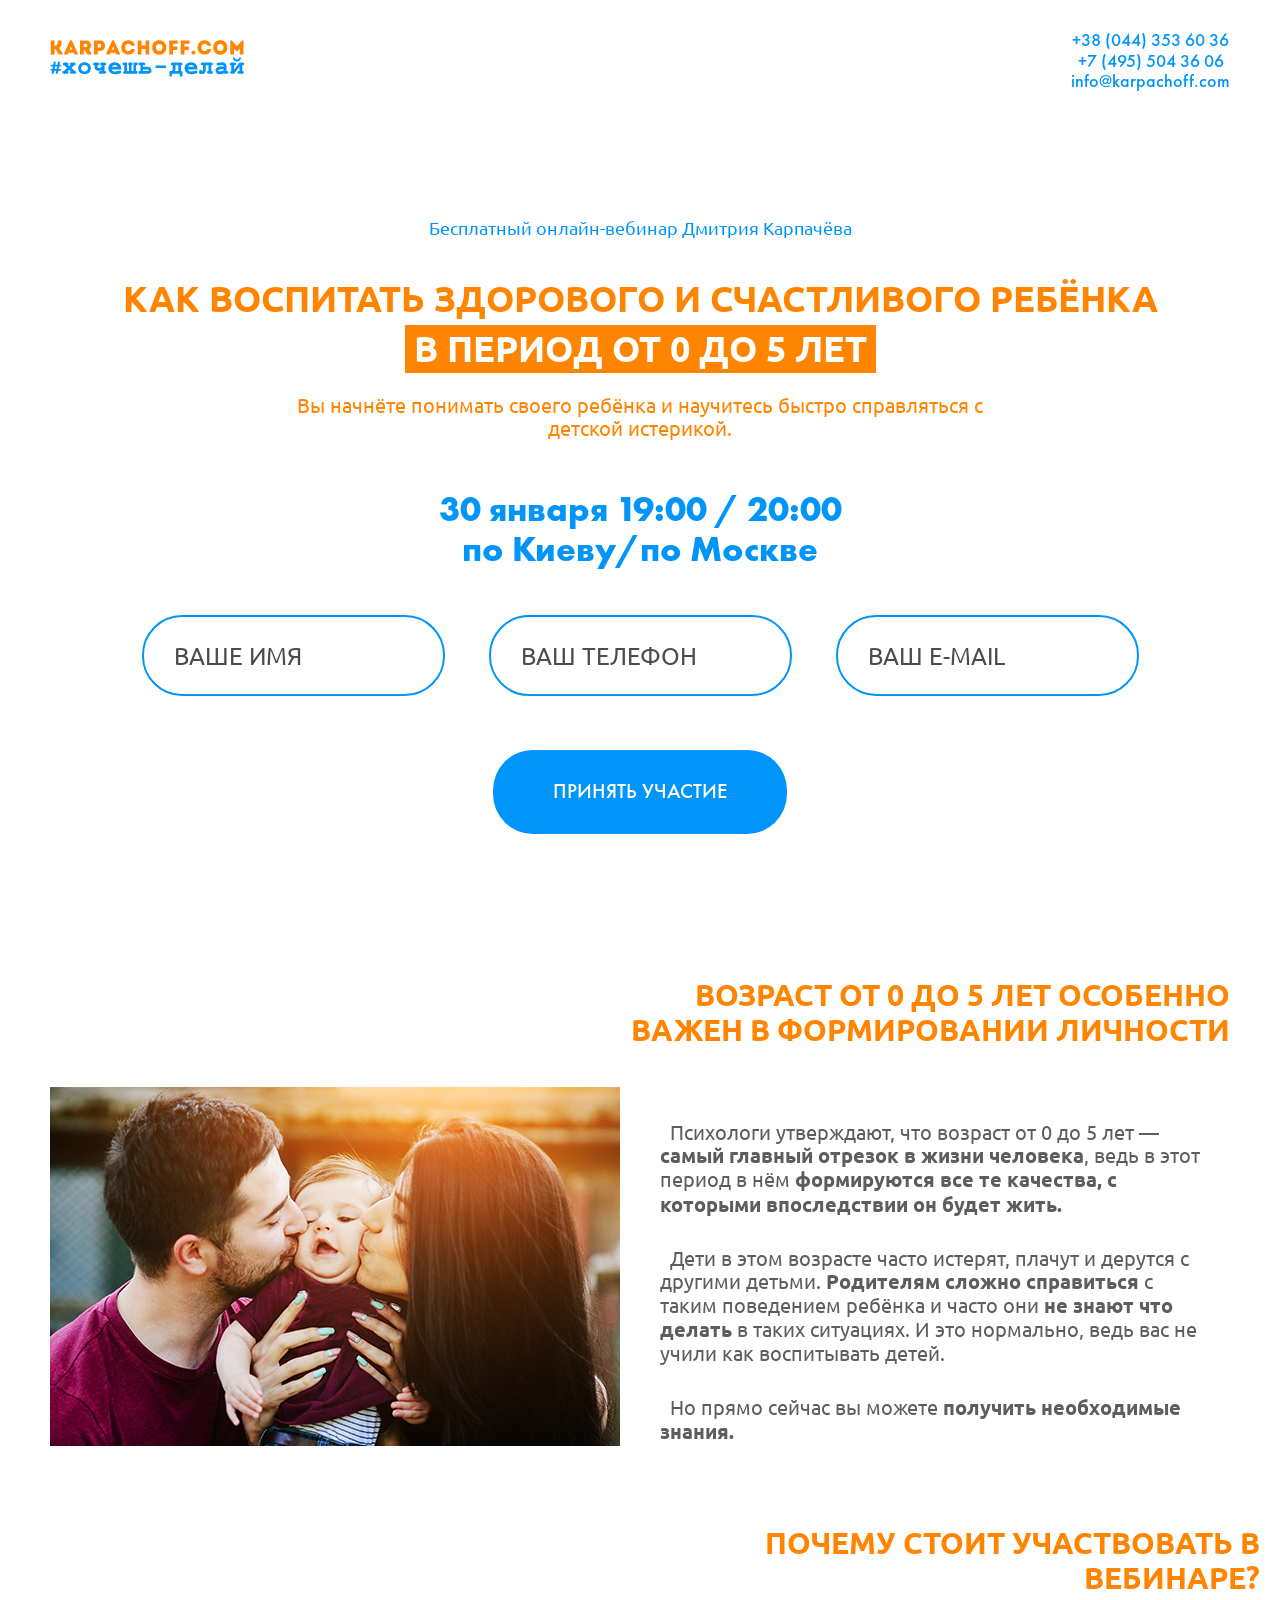
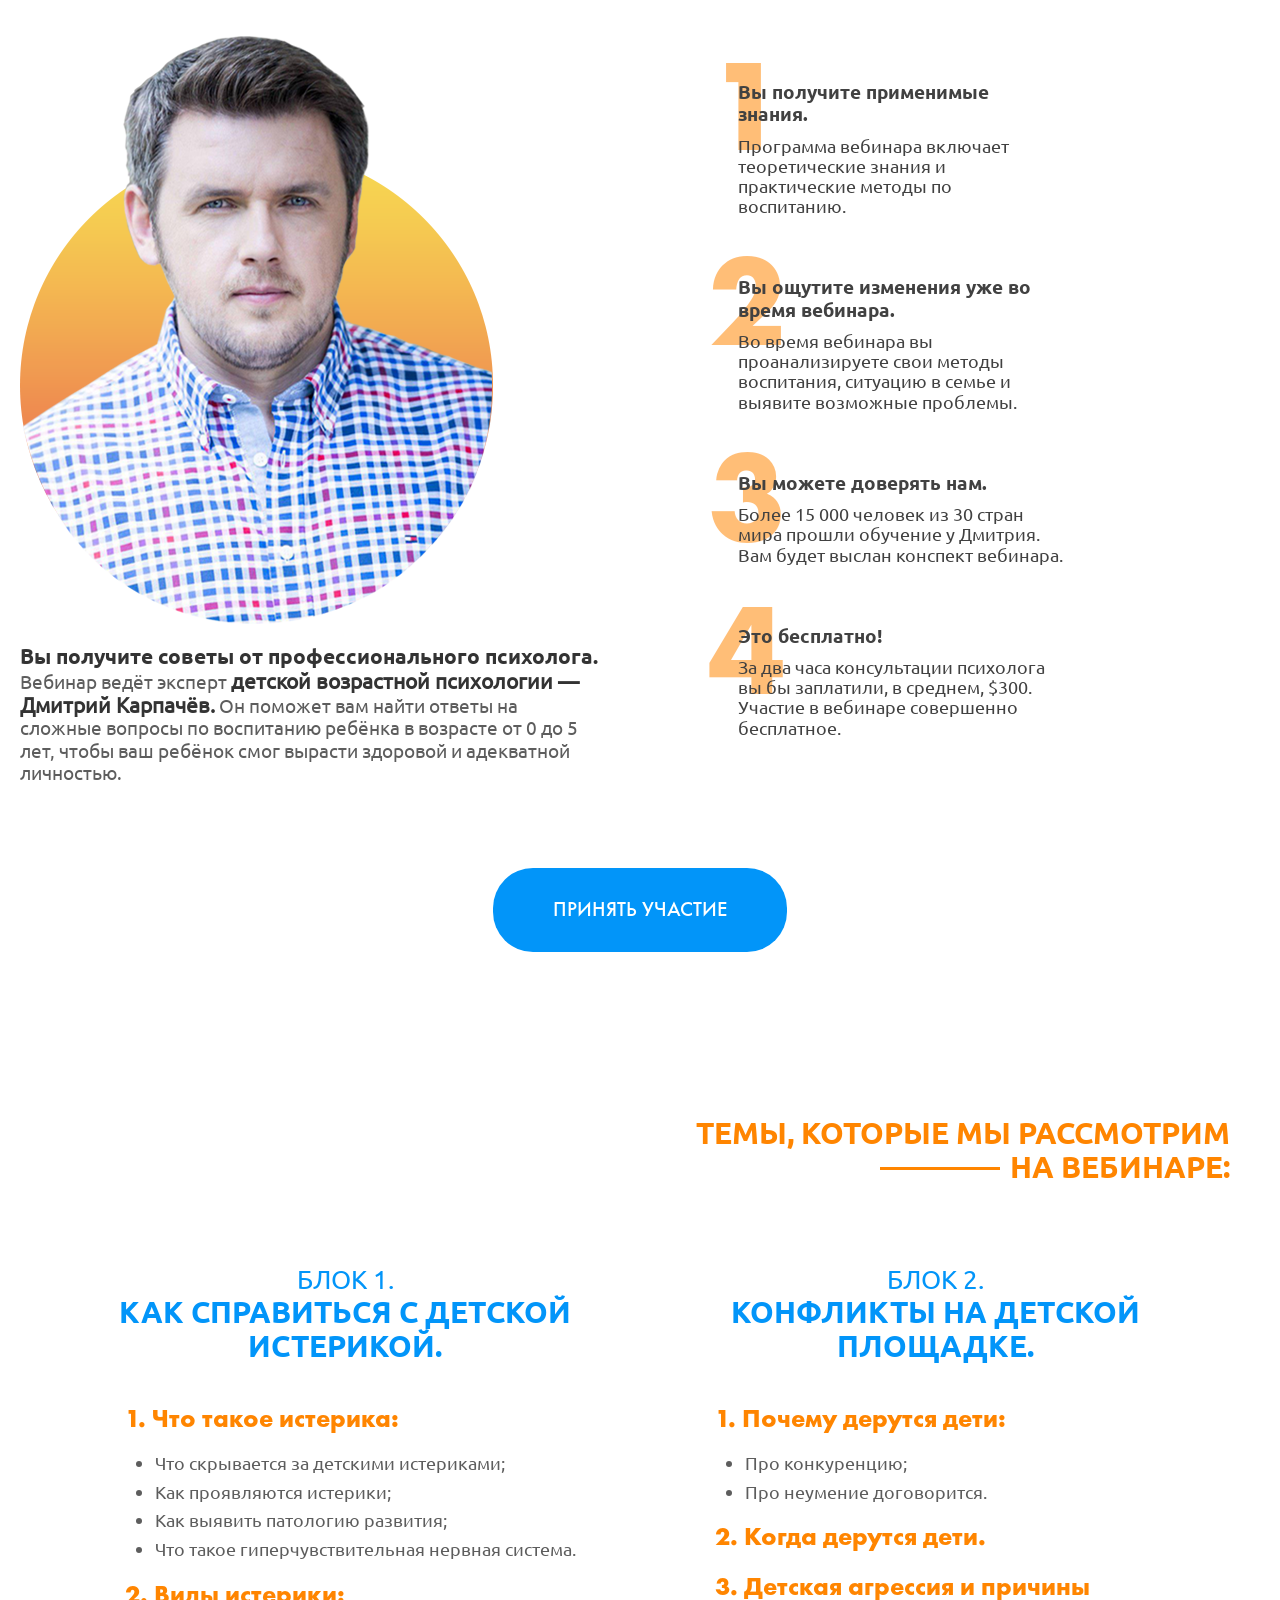
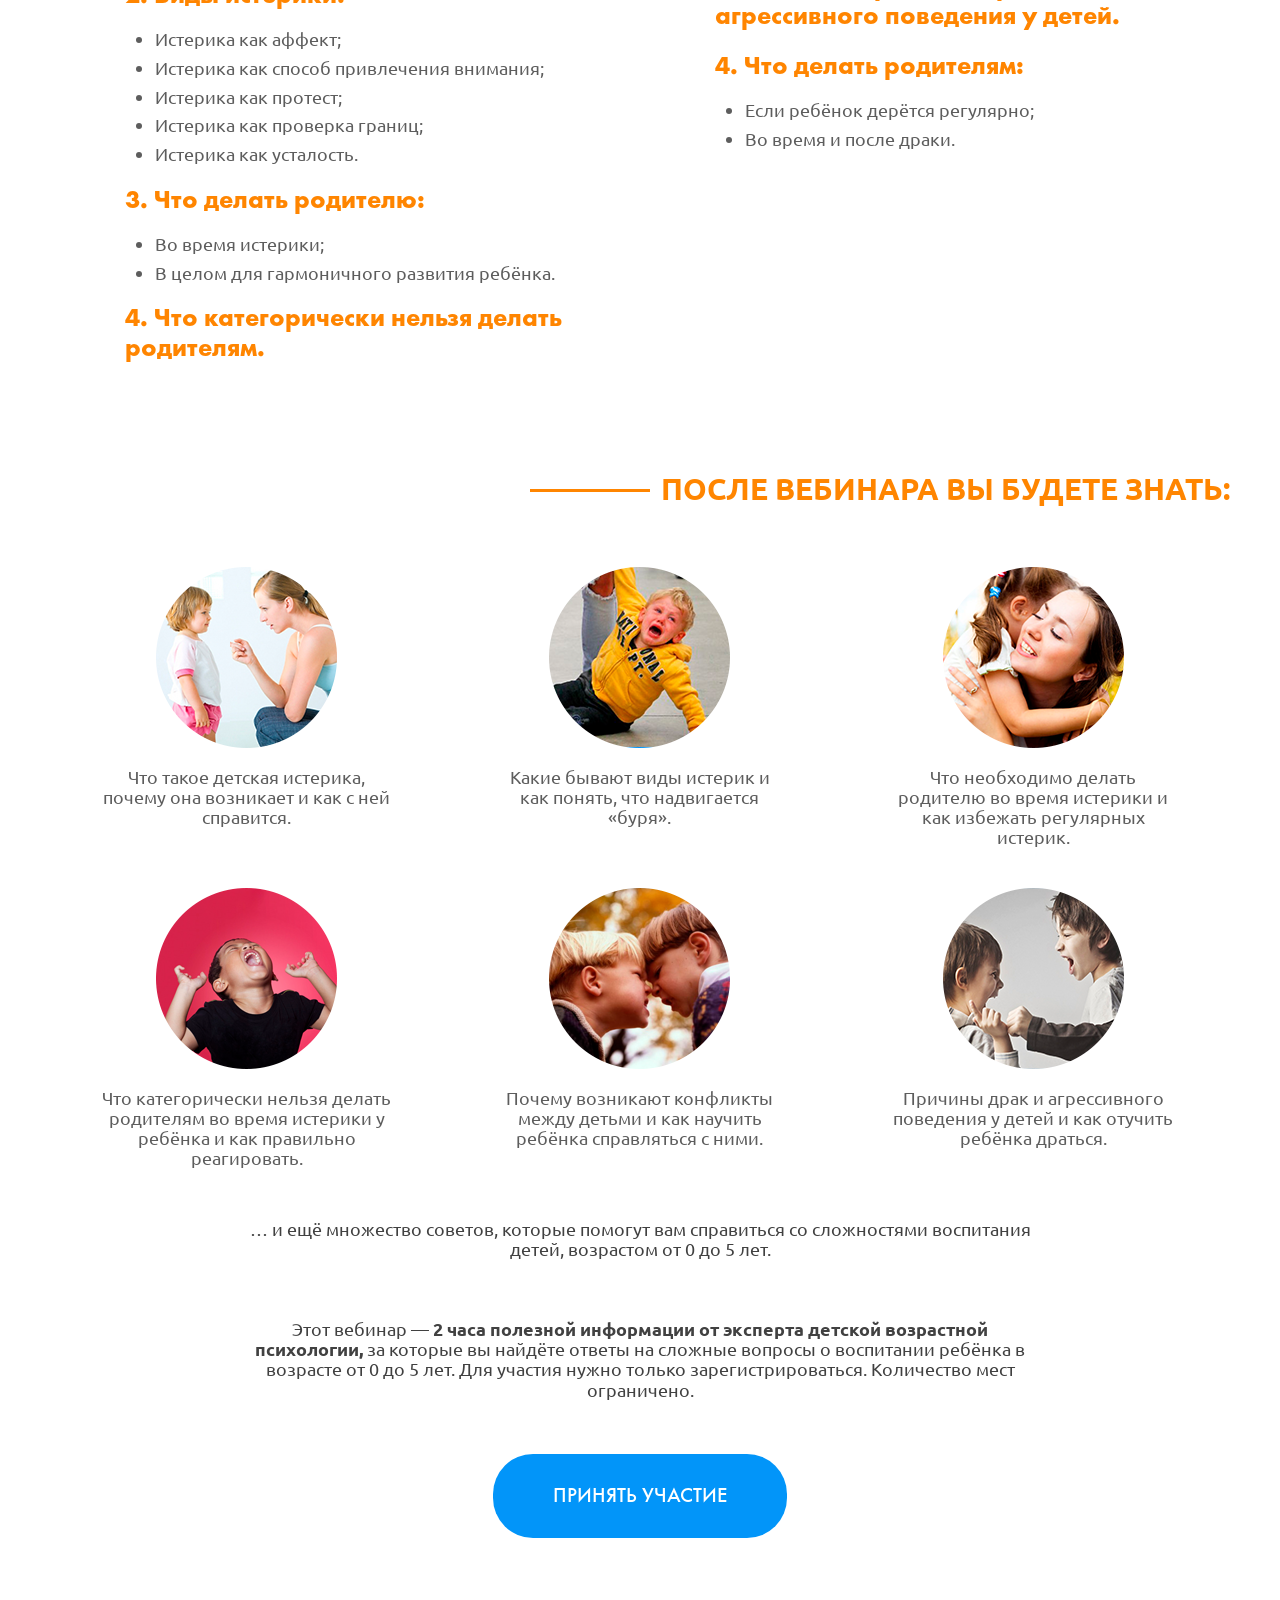
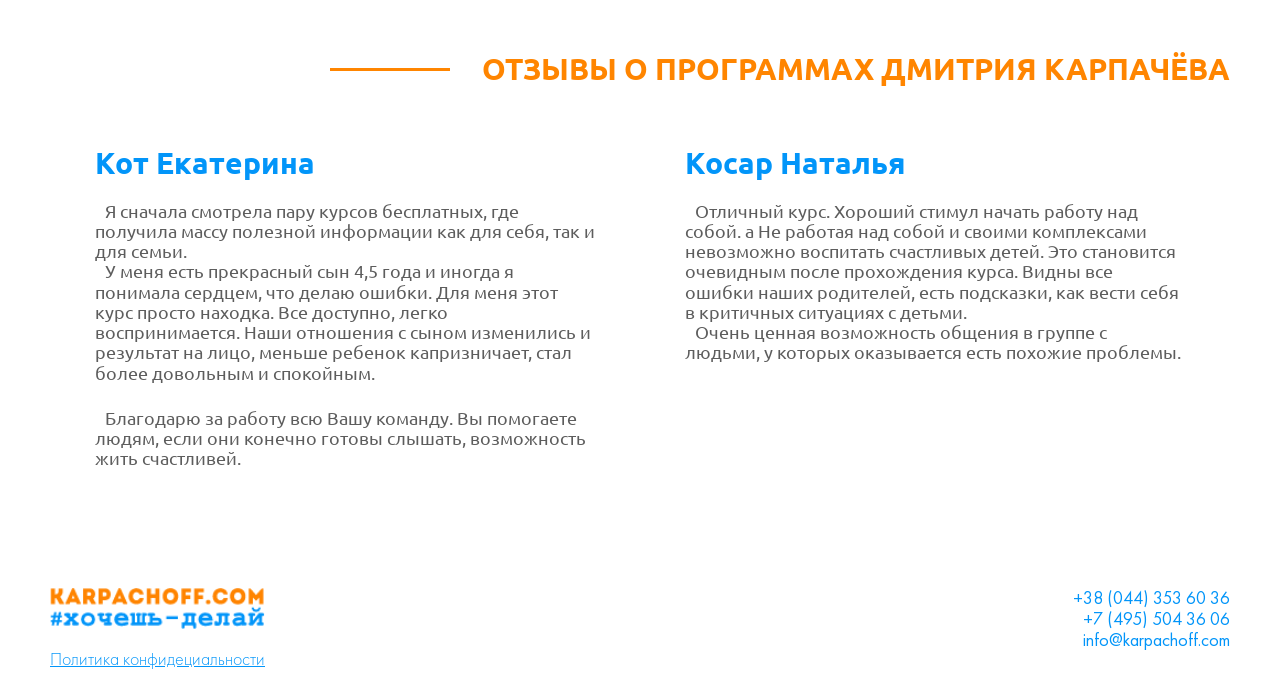
==== commit 4dca1bef: "3" ====
--- a/index.html
+++ b/index.html
@@ -3,12 +3,12 @@
 <head>
   <meta charset="utf-8">
 
-    <meta property="og:url"           content="http://karpachoff.com/happy_mom/index.html" />
+    <meta property="og:url"           content="" />
   <meta property="og:type"          content="website" />
   <meta property="og:title"         content="Как воспитать здорового и счастливого ребёнка
           в период от 0 до 5 лет" />
   <meta property="og:description"   content="Бесплатный онлайн вебинар Дмитрия Карпачёва." />
-  <meta property="og:image"         content="http://karpachoff.com/happy_mom/img.jpg" />
+  <meta property="og:image"         content="" />
 
 <!-- Google Tag Manager -->
 <script>(function(w,d,s,l,i){w[l]=w[l]||[];w[l].push({'gtm.start':
@@ -56,9 +56,9 @@
         <input type="email" name="email" class="popup__input" placeholder="Email" required>
         
  
-         <input type="hidden" name="campaign_token" value="Vm" />
+         <input type="hidden" name="campaign_token" value="VU" />
       
-         <input type="hidden" name="thankyou_url" value="http://karpachoff.com/happy_mom/thank" />
+         <input type="hidden" name="thankyou_url" value="http://karpachoff.com/05/thank" />
       
          <input type="hidden" name="start_day" value="0" />
         
@@ -67,58 +67,6 @@
     </form>
 </div> 
 
-<section class="popup__format">
-  <div class="close__format">
-    <span></span><span></span>
-  </div>
-  <div class="popup__format__title">
-    Формат участия 
-  </div>
-  <div class="popup__format__content">
-    <div class="popup__format__pack">
-      <div class="popup__format__pack__title">
-        Бесплатный
-      </div>
-      <div class="popup__format__pack__text">
-        Вы получаете доступ к 
-        просмотру вебинара в прямом 
-        эфире без записи и дополнительных 
-        материалов.
-      </div>
-      <a href="" class="link free">
-        Участвовать  <br>
-        бесплатно
-      </a>
-    </div>
-    <div class="popup__format__pack">
-      <div class="popup__format__pack__title">
-        Полный
-      </div>
-      <div class="popup__format__pack__text">
-        Вы получаете доступ к просмотру 
-        вебинара в прямом эфире.
-        После эфира вы получаете 
-        <span>
-           запись вебинара и презентацию 
-        (будет отправлена после вебинара 
-        на почту).
-        </span>
-      </div>
-      <div class="popup__format__pack__price">
-        <span>
-          Цена полного доступа к вебинару 
-          и доп. материалам:
-        </span>
-        <span>
-          150 грн / 300 руб / 5 $
-        </span>
-      </div>
-      <a href="./pay" class="link pay">
-        Участвовать 
-      </a>
-    </div>
-  </div>
-</section>
 
 <header id="header" class="header">
   <div class="header__wrap">  
@@ -153,9 +101,23 @@
        по Киеву/по Москве
       </div>
    </div>
-   <a href="#format" class="link">
-     Принять участие
-   </a>
+  <form  action="http://delivery.karpachoff.com/add_subscriber.html" accept-charset="utf-8" method="post" class="header__form">
+    <input name="first_name" type="text" class="header__input" placeholder="Ваше имя" >
+    <input type="text" name="custom_zungphone" class="header__input" placeholder="Ваш телефон" >
+    <input type="email" name="email" class="header__input" placeholder="Ваш e-mail" >
+
+    <input type="hidden" name="campaign_token" value="VU" />
+
+    <input type="hidden" name="thankyou_url" value="http://karpachoff.com/05/thank"/>
+
+    <input type="hidden" name="start_day" value="0" />
+
+    <input type="hidden" name="forward_data" value="" />
+    <button type="submit" class="header__button link" >
+      принять участие
+    </button>
+
+  </form>
   </div>
 </header>
 
@@ -169,13 +131,15 @@
     <img src="./img/for.png" alt="">
     <div class="for__text">
       <span>
-       Психологи утверждают, что возраст от 0 до 5 лет — самый главный отрезок в жизни человека, ведь в этот период в нём формируются все те качества, с которыми впоследствии он будет жить. 
+       Психологи утверждают, что возраст от 0 до 5 лет — <b>самый главный отрезок в жизни человека</b>, ведь в этот период в нём <b>формируются все те качества, с которыми впоследствии он будет жить.</b> 
       </span>
       <span>
-         Дети в этом возрасте часто истерят, плачут и дерутся с другими детьми. Родителям сложно справиться с таким поведением ребёнка и часто они не знают что делать в таких ситуациях. И это нормально, ведь вас не учили как воспитывать детей.
+         Дети в этом возрасте часто истерят, плачут и дерутся с другими детьми. <b>
+           Родителям сложно справиться
+         </b> с таким поведением ребёнка и часто они <b>не знают что делать</b> в таких ситуациях. И это нормально, ведь вас не учили как воспитывать детей.
       </span>
       <span>
-        Но прямо сейчас вы можете получить необходимые знания. 
+        Но прямо сейчас вы можете <b>получить необходимые знания. </b>
       </span>
     </div>
   </div>
@@ -225,7 +189,7 @@
       </ul>
     </div>
 
-    <a href="#format" class="link">
+    <a href="#header" class="link">
         ПРИНЯТЬ УЧАСТИЕ
     </a>
 </section>
@@ -339,56 +303,6 @@
           </li>
         </ul> 
       </div>
-    </div>
-  </div>
-</section>
-
-<section class="format" id="format">
-  <div class="format__title">
-    Формат участия 
-  </div>
-  <div class="format__content">
-    <div class="format__pack">
-      <div class="format__pack__title">
-        Бесплатный
-      </div>
-      <div class="format__pack__text">
-        Вы получаете доступ к 
-        просмотру вебинара в прямом 
-        эфире без записи и дополнительных 
-        материалов.
-      </div>
-      <a href="" class="link free">
-        Участвовать  <br>
-        бесплатно
-      </a>
-    </div>
-    <div class="format__pack">
-      <div class="format__pack__title">
-        Полный
-      </div>
-      <div class="format__pack__text">
-        Вы получаете доступ к просмотру 
-        вебинара в прямом эфире.
-        После эфира вы получаете 
-        <span>
-           запись вебинара и презентацию 
-        (будет отправлена после вебинара 
-        на почту).
-        </span>
-      </div>
-      <div class="format__pack__price">
-        <span>
-          Цена полного доступа к вебинару 
-          и доп. материалам:
-        </span>
-        <span>
-          150 грн / 300 руб / 5 $
-        </span>
-      </div>
-      <a href="./pay" class="link pay">
-        Участвовать 
-      </a>
     </div>
   </div>
 </section>
@@ -427,7 +341,7 @@
       Количество мест ограничено.
     </span>
   </div>
-  <a href="#format" class="link">
+  <a href="#header" class="link">
     ПРИНЯТЬ УЧАСТИЕ
   </a>
 </section>
--- a/css/main.css
+++ b/css/main.css
@@ -1 +1 @@
-@keyframes mymove{0%{transform:translate(0,0)}50%{transform:translate(30px,0)}100%{transform:translate(0,0)}}*{box-sizing:border-box}body,html{font-size:16px;position:relative;background-position:center;color:#5d5d5d}.link{outline:0;text-decoration:none;text-transform:uppercase;color:#fff;padding:30px 60px;font-family:FuturaPT-Medium;font-size:1.3em;display:inline-block;border-radius:40px;margin:24px auto;transition:all 1.2s;background:#0295f9}.link:hover{transform:scale(1.1)}.shadow{display:none;z-index:10;position:fixed;width:100%;height:100%;background-color:rgba(0,0,0,.7)}.error{transition:all .8s;border:2px solid red!important}.right{transition:all .8s;border:2px solid green!important}.popup{z-index:20;display:none;max-width:600px;margin:auto;position:fixed;left:calc(50% - 300px);top:50px;background-color:#e8e8e8;box-shadow:0 0 50px 5px #000;border-radius:30px}.popup .close{position:absolute;right:10px;top:10px;width:53px;height:51px;border-radius:50%;background-color:#0295f9;box-shadow:0 0 15px 0 #000;cursor:pointer;overflow:hidden}.popup .close span{position:absolute;width:80%;left:5px;height:2px;background-color:#fff;transform:rotate(45deg);top:25px;transition:all 1.6s}.popup .close span:nth-child(2){transform:rotate(-45deg)}.popup .close:hover span{transform:rotate(-405deg)}.popup .close:hover span:nth-child(2){transform:rotate(405deg)}.popup__text{margin-top:40px;font-family:SegoeUIRegular;padding:25px;font-size:1.5em;text-align:center}.popup__text__title{text-transform:uppercase;margin-bottom:6px;font-family:FuturaPT-Bold}.popup__form{margin:10px 0 20px;padding:0 20px;text-align:center}.popup__form input::-webkit-input-placeholder{color:#0295f9}.popup__form input:-moz-placeholder{color:#0295f9}.popup__input{display:inline-block;font-family:Ubuntu;font-size:1.5em;padding:30px 40px;border-radius:10px;margin-right:5px;margin-left:5px;margin-bottom:10px;border:none;max-width:320px;outline:0;background-color:#d2d1d1}.popup__input:nth-child(3){margin-right:0}.popup__button{margin-top:5px;border:none}.popup__format{overflow:scroll;max-height:100%;outline:0;text-align:center;position:fixed;max-width:768px;top:5px;left:calc(50% - 384px);z-index:10;background-color:#d2d1d1;border-radius:10px;box-shadow:0 0 3000px 2px rgba(0,0,0,.95);display:none}.popup__format .close__format{position:absolute;right:20px;top:20px;width:53px;height:51px;border-radius:50%;background-color:#0295f9;box-shadow:0 0 15px 0 #000;cursor:pointer;overflow:hidden;z-index:20}.popup__format .close__format span{position:absolute;width:80%;left:5px;height:2px;background-color:#fff;transform:rotate(45deg);top:25px;transition:all 1.6s}.popup__format .close__format span:nth-child(2){transform:rotate(-45deg)}.popup__format .close__format:hover span{transform:rotate(-405deg)}.popup__format .close__format:hover span:nth-child(2){transform:rotate(405deg)}.popup__format__title{color:#ff8500;text-transform:uppercase;font-weight:400;font-family:Ubuntu-Bold;font-size:1.875em;margin:30px 0 20px;font-weight:400;position:relative}.popup__format__content{display:flex;justify-content:space-around;align-items:flex-start}.popup__format__pack{max-width:370px;margin:20px;border:4px solid #0295f9;padding:30px 15px}.popup__format__pack__title{font-family:Ubuntu-Light;font-size:2.25em;text-transform:uppercase;color:#0295f9;margin-bottom:20px}.popup__format__pack__text{font-family:Ubuntu;font-size:1.2em;margin:40px 0}.popup__format__pack__text span{display:block;text-transform:uppercase;font-family:Ubuntu-Bold;margin:0 -5px;font-size:.9em}.popup__format__pack__price{font-family:Ubuntu-Bold;font-size:1.2em;color:#ff8500}.popup__format__pack__price span{margin-top:30px;display:block}.popup__format__pack__price span:nth-child(2){font-size:1.45em}.popup__format__pack .link{text-transform:none;font-family:SegoeUIRegular;font-size:1.5em;padding:8px 60px;margin-bottom:0}.popup__format__pack:nth-child(2){border:4px solid #ff8500}.popup__format__pack:nth-child(2) .popup__format__pack__title{color:#ff8500}.popup__format__pack:nth-child(2) .link{background-color:#ff8500;padding:20px 60px}.header{outline:0;text-align:center;position:relative;color:#ff8500}.header__wrap{max-width:1220px;margin:0 auto;padding:30px 20px;position:relative}.header__topline{margin-bottom:0;display:flex;justify-content:space-between;align-items:center}.header__logo{max-width:235px}.header__logo img{width:100%}.header__email,.header__phone{color:#0295f9;text-decoration:none;display:block;font-size:1.125em;font-family:FuturaPT-Medium;text-align:center}.header__free_web{color:#0295f9;margin-top:10%;font-family:Ubuntu;font-size:1.1em;display:inline-block;padding:8px;position:relative}.header__title{margin-top:2em;font-family:Ubuntu-Bold;text-transform:uppercase;font-size:1em}.header__title span{display:block}.header__title span:nth-child(1){font-size:2.25em}.header__title span:nth-child(2){margin-top:5px;display:inline-block;color:#fff;font-size:2.28em;background-color:#ff8500;padding:3px 9px}.header__date{max-width:450px;margin:50px auto 30px;font-family:FuturaPT-Bold;font-size:2.2em;color:#0295f9}.header__date span{display:inline-block}.header__text{font-family:Ubuntu;font-size:1.25em;max-width:700px;margin:20px auto}.header__time{font-family:FuturaPT-Light;font-size:1.4em}.header__form{position:relative;margin:45px auto 0;outline:0;max-width:1080px}.header__form input::-webkit-input-placeholder{color:#4b4c4b}.header__form input:-moz-placeholder{color:#4b4c4b}.header__input{border-radius:40px;display:inline-block;border:2px solid #0295f9;text-transform:uppercase;font-family:Ubuntu;font-size:1.5em;color:#4b4c4b;outline:0;padding:25px 30px;margin-right:20px;margin-left:20px;margin-bottom:30px;width:303px;background:#fff}.header__button{display:block;border:none}.for{text-align:center;padding:60px calc(50% - 590px) 0}.for__title{color:#ff8500;text-align:right;text-transform:uppercase;font-weight:400;font-family:Ubuntu-Bold;font-size:1.875em;max-width:620px;margin:30px 0 40px auto;font-weight:400}.for__content{display:flex;align-items:center}.for__text{text-align:left;margin-left:40px;font-family:Ubuntu;font-size:1.26em;max-width:550px}.for__text span{display:block;margin-top:30px;text-indent:10px}.for__text b{color:#fdc722}.necessary{position:relative;z-index:2;overflow:hidden;text-align:center;padding:60px calc(50% - 650px) 0}.necessary__title{color:#ff8500;text-align:right;text-transform:uppercase;font-weight:400;font-family:Ubuntu-Bold;font-size:1.875em;max-width:620px;margin:30px 0 40px auto;font-weight:400}.necessary__wrap{display:flex;text-align:left;align-items:center;margin-bottom:60px}.necessary__list{margin-left:-60px;min-width:58%;padding:0;list-style-type:none;display:flex;flex-wrap:wrap;justify-content:space-around;position:relative;text-align:left;color:#414141}.necessary__item{max-width:325px;margin:30px 20px;font-family:Ubuntu;font-size:1.1em;background-repeat:no-repeat;background-position:center 0;position:relative}.necessary__item span{font-family:Ubuntu-Bold;display:block;margin-bottom:10px;font-size:1.1em}.necessary__item div{position:relative}.necessary__item::before{content:'1';position:absolute;font-family:FuturaPT-Bold;font-size:130px;color:#ff8500;opacity:.53;top:-50px;left:-30px}.necessary__item:nth-child(2)::before{content:'2'}.necessary__item:nth-child(3)::before{content:'3'}.necessary__item:nth-child(4)::before{content:'4'}.necessary__text{font-size:1.2em;margin-top:15px;font-family:Ubuntu}.necessary__text span{font-family:Ubuntu-Bold;display:block}.theme{overflow:hidden;text-align:center;padding:60px calc(50% - 590px) 0}.theme__title{color:#ff8500;text-align:right;text-transform:uppercase;font-weight:400;font-family:Ubuntu-Bold;font-size:1.875em;max-width:580px;margin:30px 0 40px auto;font-weight:400;position:relative}.theme__title::before{content:'';position:absolute;width:120px;height:3px;background-color:#ff8500;bottom:15px;right:230px}.theme__wrap{display:flex;justify-content:space-around}.theme__content{max-width:480px;margin:0 10px}.theme__content__title{font-family:Ubuntu;color:#0295f9;margin:40px 0}.theme__content__title span{text-transform:uppercase;display:block}.theme__content__title span:nth-child(1){font-size:1.625em}.theme__content__title span:nth-child(2){font-family:Ubuntu-Bold;font-size:1.875em}.theme__content__list__title{font-family:FuturaPT-Bold;font-size:1.6em;color:#ff8500;text-align:left;margin:20px 0;margin-left:20px}.theme__inner__list{padding-left:50px;text-align:left;font-family:Ubuntu;font-size:1.125em}.theme__inner__item{margin:8px 0}.format{outline:0;overflow:hidden;text-align:center;padding:60px calc(50% - 590px) 0}.format__title{color:#ff8500;text-align:right;text-transform:uppercase;font-weight:400;font-family:Ubuntu-Bold;font-size:1.875em;max-width:580px;margin:30px 0 40px auto;font-weight:400;position:relative}.format__title::before{content:'';position:absolute;width:120px;height:3px;background-color:#ff8500;bottom:15px;right:320px}.format__content{display:flex;justify-content:space-around;align-items:flex-start}.format__pack{max-width:370px;margin:20px;border:4px solid #0295f9;padding:30px 15px}.format__pack__title{font-family:Ubuntu-Light;font-size:2.25em;text-transform:uppercase;color:#0295f9;margin-bottom:80px}.format__pack__text{font-family:Ubuntu;font-size:1.2em;margin:80px 0}.format__pack__text span{display:block;text-transform:uppercase;font-family:Ubuntu-Bold;margin:0 -5px;font-size:.9em}.format__pack__price{font-family:Ubuntu-Bold;font-size:1.23em;color:#ff8500}.format__pack__price span{margin-top:30px;display:block}.format__pack__price span:nth-child(2){font-size:1.45em}.format__pack .link{text-transform:none;font-family:SegoeUIRegular;font-size:1.5em;padding:8px 60px;margin-bottom:0}.format__pack:nth-child(2){border:4px solid #ff8500}.format__pack:nth-child(2) .format__pack__title{color:#ff8500}.format__pack:nth-child(2) .link{background-color:#ff8500;padding:20px 60px}.after{overflow:hidden;text-align:center;padding:60px calc(50% - 590px) 0}.after__title{color:#ff8500;text-align:right;text-transform:uppercase;font-weight:400;font-family:Ubuntu-Bold;font-size:1.875em;max-width:580px;margin:30px 0 40px auto;font-weight:400;position:relative}.after__title::before{content:'';position:absolute;width:120px;height:3px;background-color:#ff8500;bottom:15px;right:580px}.after__list{display:flex;justify-content:space-around;flex-wrap:wrap;list-style-type:none;padding:0}.after__item{font-family:Ubuntu;font-size:1.1em;background-image:url(../img/after_i1.png);background-repeat:no-repeat;background-position:center 0;padding-top:200px;max-width:290px;margin:20px 10px}.after__item:nth-child(2){background-image:url(../img/after_i2.png)}.after__item:nth-child(3){background-image:url(../img/after_i3.png)}.after__item:nth-child(4){background-image:url(../img/after_i4.png)}.after__item:nth-child(5){background-image:url(../img/after_i5.png)}.after__item:nth-child(6){background-image:url(../img/after_i6.png)}.after__text{max-width:800px;margin:30px auto;font-family:Ubuntu;font-size:1.1em;color:#414141}.after__text span{display:block}.after__text span:nth-child(1){margin-bottom:60px}.after__text span b{font-family:Ubuntu-Bold}.review{overflow:hidden;text-align:center;padding:60px calc(50% - 590px) 0}.review__title{color:#ff8500;text-align:right;text-transform:uppercase;font-weight:400;font-family:Ubuntu-Bold;font-size:1.875em;max-width:780px;margin:30px 0 40px auto;font-weight:400;position:relative}.review__title::before{content:'';position:absolute;width:120px;height:3px;background-color:#ff8500;bottom:15px;right:780px}.review__content{display:flex;justify-content:space-around;flex-wrap:wrap}.review__item{max-width:500px;text-align:left;margin:20px 15px}.review__item__title{font-family:Ubuntu-Bold;font-size:1.875em;color:#0295f9;margin-bottom:20px}.review__item__text{text-indent:10px;font-family:Ubuntu;font-size:1.1em}.review__item__text span{display:block}.review__item__text span:nth-child(3){margin-top:25px}.footer__wrap{max-width:1220px;margin:0 auto;padding:100px 20px 20px;display:flex;justify-content:space-between}.footer__logo{max-width:285px}.footer__logo img{width:100%}.footer__email,.footer__phone{text-decoration:none;display:block;font-size:1.125em;font-family:"Futura PT Book";text-align:right;color:#0295f9}.footer__privacy{font-family:FuturaPT-Light;font-size:1.125em;margin-top:15px;display:block;color:#0295f9}.modal{position:fixed;top:0;right:0;bottom:0;left:0;z-index:1050;display:none;outline:0;text-align:justify;background-color:#eee;max-width:1000px;margin:auto;font-family:SegoeUI-Semibold;padding:20px;overflow:scroll;font-size:1.5em}@media only screen and (max-width:1330px){.necessary{padding:50px 20px}}@media only screen and (max-width:1200px){.for,.necessary{padding:20px}.after{padding:0 20px}.format,.review,.theme{padding:0 20px}}@media only screen and (max-width:992px){.for__content{flex-direction:column}.for__content img{max-width:550px;width:100%}.for__text{margin-left:0}.necessary__wrap{flex-direction:column}.necessary__content{text-align:center}.necessary__content img{max-width:500px;width:80%}.necessary__list{margin-left:0}.format__content{flex-wrap:wrap}.after__title::before{display:none}.review__title::before{display:none}}@media only screen and (max-width:768px){.header__date{font-size:2em}.theme__title::before{display:none}.theme__wrap{flex-direction:column;align-items:center}}@media only screen and (max-width:600px){.popup{max-width:96%;left:2%;max-height:100%;overflow-y:scroll}.header{overflow:hidden}.header__topline{flex-direction:column;align-items:center}.header__contacts{position:relative;font-size:1.2em;padding:10px}.header__logo{margin-bottom:40px}.header__input{margin:20px 0;width:90%}}@media only screen and (max-width:480px){.header__title{font-size:.75em}.link{padding:20px}.footer__wrap{flex-direction:column;align-items:center}.footer__logo{margin-bottom:40px}}@media only screen and (max-width:380px){.popup{top:0}.popup__input{max-width:95%}.popup__button{padding:25px}}+@keyframes mymove{0%{transform:translate(0,0)}50%{transform:translate(30px,0)}100%{transform:translate(0,0)}}*{box-sizing:border-box}body,html{font-size:16px;position:relative;background-position:center;color:#5d5d5d}.link{outline:0;text-decoration:none;text-transform:uppercase;color:#fff;padding:30px 60px;font-family:FuturaPT-Medium;font-size:1.3em;display:inline-block;border-radius:40px;margin:24px auto;transition:all 1.2s;background:#0295f9}.link:hover{transform:scale(1.1)}.shadow{display:none;z-index:10;position:fixed;width:100%;height:100%;background-color:rgba(0,0,0,.7)}.error{transition:all .8s;border:2px solid red!important}.right{transition:all .8s;border:2px solid green!important}.popup{z-index:20;display:none;max-width:600px;margin:auto;position:fixed;left:calc(50% - 300px);top:50px;background-color:#e8e8e8;box-shadow:0 0 50px 5px #000;border-radius:30px}.popup .close{position:absolute;right:10px;top:10px;width:53px;height:51px;border-radius:50%;background-color:#0295f9;box-shadow:0 0 15px 0 #000;cursor:pointer;overflow:hidden}.popup .close span{position:absolute;width:80%;left:5px;height:2px;background-color:#fff;transform:rotate(45deg);top:25px;transition:all 1.6s}.popup .close span:nth-child(2){transform:rotate(-45deg)}.popup .close:hover span{transform:rotate(-405deg)}.popup .close:hover span:nth-child(2){transform:rotate(405deg)}.popup__text{margin-top:40px;font-family:SegoeUIRegular;padding:25px;font-size:1.5em;text-align:center}.popup__text__title{text-transform:uppercase;margin-bottom:6px;font-family:FuturaPT-Bold}.popup__form{margin:10px 0 20px;padding:0 20px;text-align:center}.popup__form input::-webkit-input-placeholder{color:#0295f9}.popup__form input:-moz-placeholder{color:#0295f9}.popup__input{display:inline-block;font-family:Ubuntu;font-size:1.5em;padding:30px 40px;border-radius:10px;margin-right:5px;margin-left:5px;margin-bottom:10px;border:none;max-width:320px;outline:0;background-color:#d2d1d1}.popup__input:nth-child(3){margin-right:0}.popup__button{margin-top:5px;border:none}.popup__format{overflow:scroll;max-height:100%;outline:0;text-align:center;position:fixed;max-width:768px;top:5px;left:calc(50% - 384px);z-index:10;background-color:#d2d1d1;border-radius:10px;box-shadow:0 0 3000px 2px rgba(0,0,0,.95);display:none}.popup__format .close__format{position:absolute;right:20px;top:20px;width:53px;height:51px;border-radius:50%;background-color:#0295f9;box-shadow:0 0 15px 0 #000;cursor:pointer;overflow:hidden;z-index:20}.popup__format .close__format span{position:absolute;width:80%;left:5px;height:2px;background-color:#fff;transform:rotate(45deg);top:25px;transition:all 1.6s}.popup__format .close__format span:nth-child(2){transform:rotate(-45deg)}.popup__format .close__format:hover span{transform:rotate(-405deg)}.popup__format .close__format:hover span:nth-child(2){transform:rotate(405deg)}.popup__format__title{color:#ff8500;text-transform:uppercase;font-weight:400;font-family:Ubuntu-Bold;font-size:1.875em;margin:30px 0 20px;font-weight:400;position:relative}.popup__format__content{display:flex;justify-content:space-around;align-items:flex-start}.popup__format__pack{max-width:370px;margin:20px;border:4px solid #0295f9;padding:30px 15px}.popup__format__pack__title{font-family:Ubuntu-Light;font-size:2.25em;text-transform:uppercase;color:#0295f9;margin-bottom:20px}.popup__format__pack__text{font-family:Ubuntu;font-size:1.2em;margin:40px 0}.popup__format__pack__text span{display:block;text-transform:uppercase;font-family:Ubuntu-Bold;margin:0 -5px;font-size:.9em}.popup__format__pack__price{font-family:Ubuntu-Bold;font-size:1.2em;color:#ff8500}.popup__format__pack__price span{margin-top:30px;display:block}.popup__format__pack__price span:nth-child(2){font-size:1.45em}.popup__format__pack .link{text-transform:none;font-family:SegoeUIRegular;font-size:1.5em;padding:8px 60px;margin-bottom:0}.popup__format__pack:nth-child(2){border:4px solid #ff8500}.popup__format__pack:nth-child(2) .popup__format__pack__title{color:#ff8500}.popup__format__pack:nth-child(2) .link{background-color:#ff8500;padding:20px 60px}.header{outline:0;text-align:center;position:relative;color:#ff8500}.header__wrap{max-width:1220px;margin:0 auto;padding:30px 20px;position:relative}.header__topline{margin-bottom:0;display:flex;justify-content:space-between;align-items:center}.header__logo{max-width:235px}.header__logo img{width:100%}.header__email,.header__phone{color:#0295f9;text-decoration:none;display:block;font-size:1.125em;font-family:FuturaPT-Medium;text-align:center}.header__free_web{color:#0295f9;margin-top:10%;font-family:Ubuntu;font-size:1.1em;display:inline-block;padding:8px;position:relative}.header__title{margin-top:2em;font-family:Ubuntu-Bold;text-transform:uppercase;font-size:1em}.header__title span{display:block}.header__title span:nth-child(1){font-size:2.25em}.header__title span:nth-child(2){margin-top:5px;display:inline-block;color:#fff;font-size:2.28em;background-color:#ff8500;padding:3px 9px}.header__date{max-width:450px;margin:50px auto 30px;font-family:FuturaPT-Bold;font-size:2.2em;color:#0295f9}.header__date span{display:inline-block}.header__text{font-family:Ubuntu;font-size:1.25em;max-width:700px;margin:20px auto}.header__time{font-family:FuturaPT-Light;font-size:1.4em}.header__form{position:relative;margin:45px auto 0;outline:0;max-width:1080px}.header__form input::-webkit-input-placeholder{color:#4b4c4b}.header__form input:-moz-placeholder{color:#4b4c4b}.header__input{border-radius:40px;display:inline-block;border:2px solid #0295f9;text-transform:uppercase;font-family:Ubuntu;font-size:1.5em;color:#4b4c4b;outline:0;padding:25px 30px;margin-right:20px;margin-left:20px;margin-bottom:30px;width:303px;background:#fff}.header__button{display:block;border:none}.for{text-align:center;padding:60px calc(50% - 590px) 0}.for__title{color:#ff8500;text-align:right;text-transform:uppercase;font-weight:400;font-family:Ubuntu-Bold;font-size:1.875em;max-width:620px;margin:30px 0 40px auto;font-weight:400}.for__content{display:flex;align-items:center}.for__text{text-align:left;margin-left:40px;font-family:Ubuntu;font-size:1.26em;max-width:550px}.for__text span{display:block;margin-top:30px;text-indent:10px}.for__text b{font-family:Ubuntu-Bold}.necessary{position:relative;z-index:2;overflow:hidden;text-align:center;padding:60px calc(50% - 650px) 0}.necessary__title{color:#ff8500;text-align:right;text-transform:uppercase;font-weight:400;font-family:Ubuntu-Bold;font-size:1.875em;max-width:620px;margin:30px 0 40px auto;font-weight:400}.necessary__wrap{display:flex;text-align:left;align-items:center;margin-bottom:60px}.necessary__list{margin-left:-60px;min-width:58%;padding:0;list-style-type:none;display:flex;flex-wrap:wrap;justify-content:space-around;position:relative;text-align:left;color:#414141}.necessary__item{max-width:325px;margin:30px 20px;font-family:Ubuntu;font-size:1.1em;background-repeat:no-repeat;background-position:center 0;position:relative}.necessary__item span{font-family:Ubuntu-Bold;display:block;margin-bottom:10px;font-size:1.1em}.necessary__item div{position:relative}.necessary__item::before{content:'1';position:absolute;font-family:FuturaPT-Bold;font-size:130px;color:#ff8500;opacity:.53;top:-50px;left:-30px}.necessary__item:nth-child(2)::before{content:'2'}.necessary__item:nth-child(3)::before{content:'3'}.necessary__item:nth-child(4)::before{content:'4'}.necessary__text{font-size:1.2em;margin-top:15px;font-family:Ubuntu}.necessary__text span{font-family:Ubuntu-Bold;display:block;color:#333;font-size:1.1em}.necessary__text b{color:#333;font-size:1.1em}.theme{overflow:hidden;text-align:center;padding:60px calc(50% - 590px) 0}.theme__title{color:#ff8500;text-align:right;text-transform:uppercase;font-weight:400;font-family:Ubuntu-Bold;font-size:1.875em;max-width:580px;margin:30px 0 40px auto;font-weight:400;position:relative}.theme__title::before{content:'';position:absolute;width:120px;height:3px;background-color:#ff8500;bottom:15px;right:230px}.theme__wrap{display:flex;justify-content:space-around}.theme__content{max-width:480px;margin:0 10px}.theme__content__title{font-family:Ubuntu;color:#0295f9;margin:40px 0}.theme__content__title span{text-transform:uppercase;display:block}.theme__content__title span:nth-child(1){font-size:1.625em}.theme__content__title span:nth-child(2){font-family:Ubuntu-Bold;font-size:1.875em}.theme__content__list__title{font-family:FuturaPT-Bold;font-size:1.6em;color:#ff8500;text-align:left;margin:20px 0;margin-left:20px}.theme__inner__list{padding-left:50px;text-align:left;font-family:Ubuntu;font-size:1.125em}.theme__inner__item{margin:8px 0}.format{outline:0;overflow:hidden;text-align:center;padding:60px calc(50% - 590px) 0}.format__title{color:#ff8500;text-align:right;text-transform:uppercase;font-weight:400;font-family:Ubuntu-Bold;font-size:1.875em;max-width:580px;margin:30px 0 40px auto;font-weight:400;position:relative}.format__title::before{content:'';position:absolute;width:120px;height:3px;background-color:#ff8500;bottom:15px;right:320px}.format__content{display:flex;justify-content:space-around;align-items:flex-start}.format__pack{max-width:370px;margin:20px;border:4px solid #0295f9;padding:30px 15px}.format__pack__title{font-family:Ubuntu-Light;font-size:2.25em;text-transform:uppercase;color:#0295f9;margin-bottom:80px}.format__pack__text{font-family:Ubuntu;font-size:1.2em;margin:80px 0}.format__pack__text span{display:block;text-transform:uppercase;font-family:Ubuntu-Bold;margin:0 -5px;font-size:.9em}.format__pack__text ul{text-align:left}.format__pack__text ul li{margin:4px 0}.format__pack__price{font-family:Ubuntu-Bold;font-size:1.23em;color:#ff8500}.format__pack__price span{margin-top:30px;display:block}.format__pack__price span:nth-child(2){font-size:1.45em}.format__pack .link{text-transform:none;font-family:SegoeUIRegular;font-size:1.5em;padding:8px 60px;margin-bottom:0}.format__pack:nth-child(2){border:4px solid #ff8500}.format__pack:nth-child(2) .format__pack__title{color:#ff8500}.format__pack:nth-child(2) .link{background-color:#ff8500;padding:20px 60px}.after{overflow:hidden;text-align:center;padding:60px calc(50% - 590px) 0}.after__title{color:#ff8500;text-align:right;text-transform:uppercase;font-weight:400;font-family:Ubuntu-Bold;font-size:1.875em;max-width:580px;margin:30px 0 40px auto;font-weight:400;position:relative}.after__title::before{content:'';position:absolute;width:120px;height:3px;background-color:#ff8500;bottom:15px;right:580px}.after__list{display:flex;justify-content:space-around;flex-wrap:wrap;list-style-type:none;padding:0}.after__item{font-family:Ubuntu;font-size:1.1em;background-image:url(../img/after_i1.png);background-repeat:no-repeat;background-position:center 0;padding-top:200px;max-width:290px;margin:20px 10px}.after__item:nth-child(2){background-image:url(../img/after_i2.png)}.after__item:nth-child(3){background-image:url(../img/after_i3.png)}.after__item:nth-child(4){background-image:url(../img/after_i4.png)}.after__item:nth-child(5){background-image:url(../img/after_i5.png)}.after__item:nth-child(6){background-image:url(../img/after_i6.png)}.after__text{max-width:800px;margin:30px auto;font-family:Ubuntu;font-size:1.1em;color:#414141}.after__text span{display:block}.after__text span:nth-child(1){margin-bottom:60px}.after__text span b{font-family:Ubuntu-Bold}.review{overflow:hidden;text-align:center;padding:60px calc(50% - 590px) 0}.review__title{color:#ff8500;text-align:right;text-transform:uppercase;font-weight:400;font-family:Ubuntu-Bold;font-size:1.875em;max-width:780px;margin:30px 0 40px auto;font-weight:400;position:relative}.review__title::before{content:'';position:absolute;width:120px;height:3px;background-color:#ff8500;bottom:15px;right:780px}.review__content{display:flex;justify-content:space-around;flex-wrap:wrap}.review__item{max-width:500px;text-align:left;margin:20px 15px}.review__item__title{font-family:Ubuntu-Bold;font-size:1.875em;color:#0295f9;margin-bottom:20px}.review__item__text{text-indent:10px;font-family:Ubuntu;font-size:1.1em}.review__item__text span{display:block}.review__item__text span:nth-child(3){margin-top:25px}.footer__wrap{max-width:1220px;margin:0 auto;padding:100px 20px 20px;display:flex;justify-content:space-between}.footer__logo{max-width:285px}.footer__logo img{width:100%}.footer__email,.footer__phone{text-decoration:none;display:block;font-size:1.125em;font-family:"Futura PT Book";text-align:right;color:#0295f9}.footer__privacy{font-family:FuturaPT-Light;font-size:1.125em;margin-top:15px;display:block;color:#0295f9}.modal{position:fixed;top:0;right:0;bottom:0;left:0;z-index:1050;display:none;outline:0;text-align:justify;background-color:#eee;max-width:1000px;margin:auto;font-family:SegoeUI-Semibold;padding:20px;overflow:scroll;font-size:1.5em}@media only screen and (max-width:1330px){.necessary{padding:50px 20px}}@media only screen and (max-width:1200px){.for,.necessary{padding:20px}.after{padding:0 20px}.format,.review,.theme{padding:0 20px}}@media only screen and (max-width:992px){.for__content{flex-direction:column}.for__content img{max-width:550px;width:100%}.for__text{margin-left:0}.necessary__wrap{flex-direction:column}.necessary__content{text-align:center}.necessary__content img{max-width:500px;width:80%}.necessary__list{margin-left:0}.format__content{flex-wrap:wrap}.after__title::before{display:none}.review__title::before{display:none}}@media only screen and (max-width:768px){.header__date{font-size:2em}.theme__title::before{display:none}.theme__wrap{flex-direction:column;align-items:center}}@media only screen and (max-width:600px){.popup{max-width:96%;left:2%;max-height:100%;overflow-y:scroll}.header{overflow:hidden}.header__topline{flex-direction:column;align-items:center}.header__contacts{position:relative;font-size:1.2em;padding:10px}.header__logo{margin-bottom:40px}.header__input{margin:20px 0;width:90%}}@media only screen and (max-width:480px){.header__title{font-size:.75em}.link{padding:20px}.footer__wrap{flex-direction:column;align-items:center}.footer__logo{margin-bottom:40px}}@media only screen and (max-width:380px){.popup{top:0}.popup__input{max-width:95%}.popup__button{padding:25px}}
